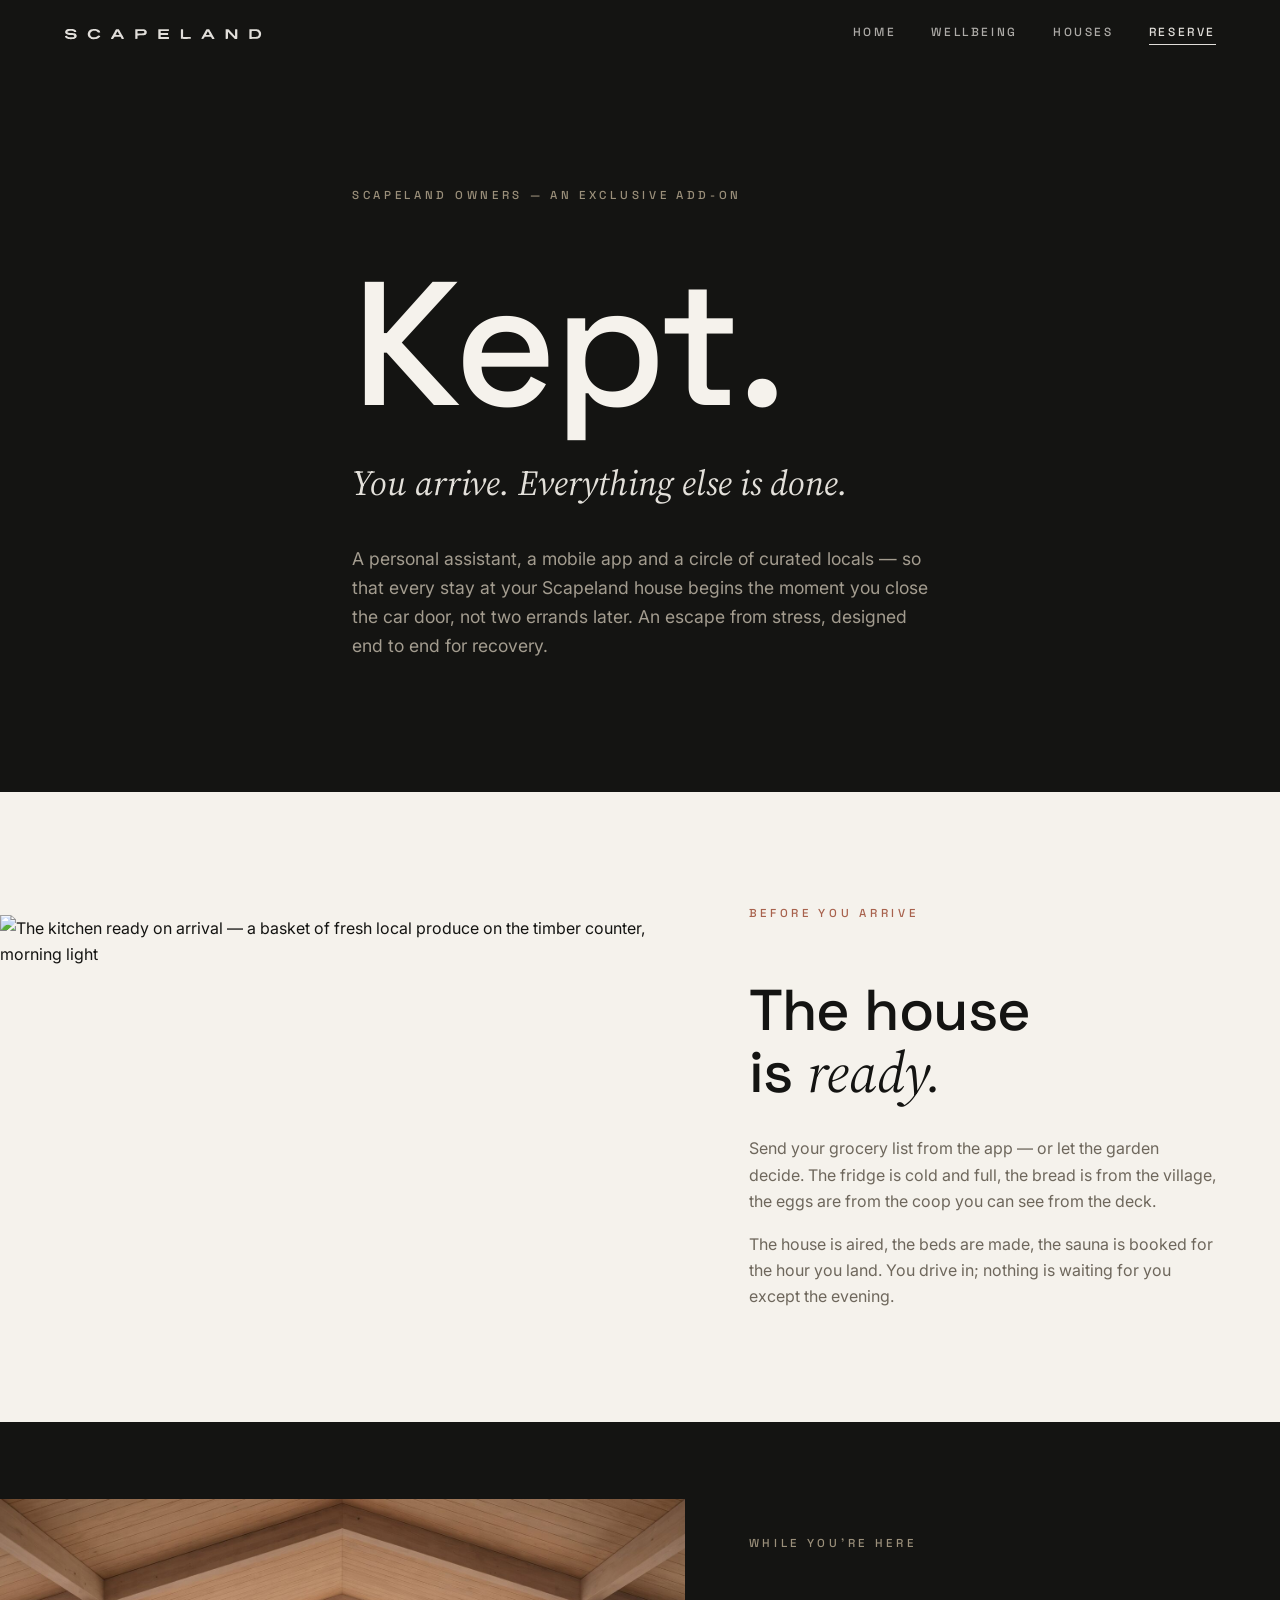
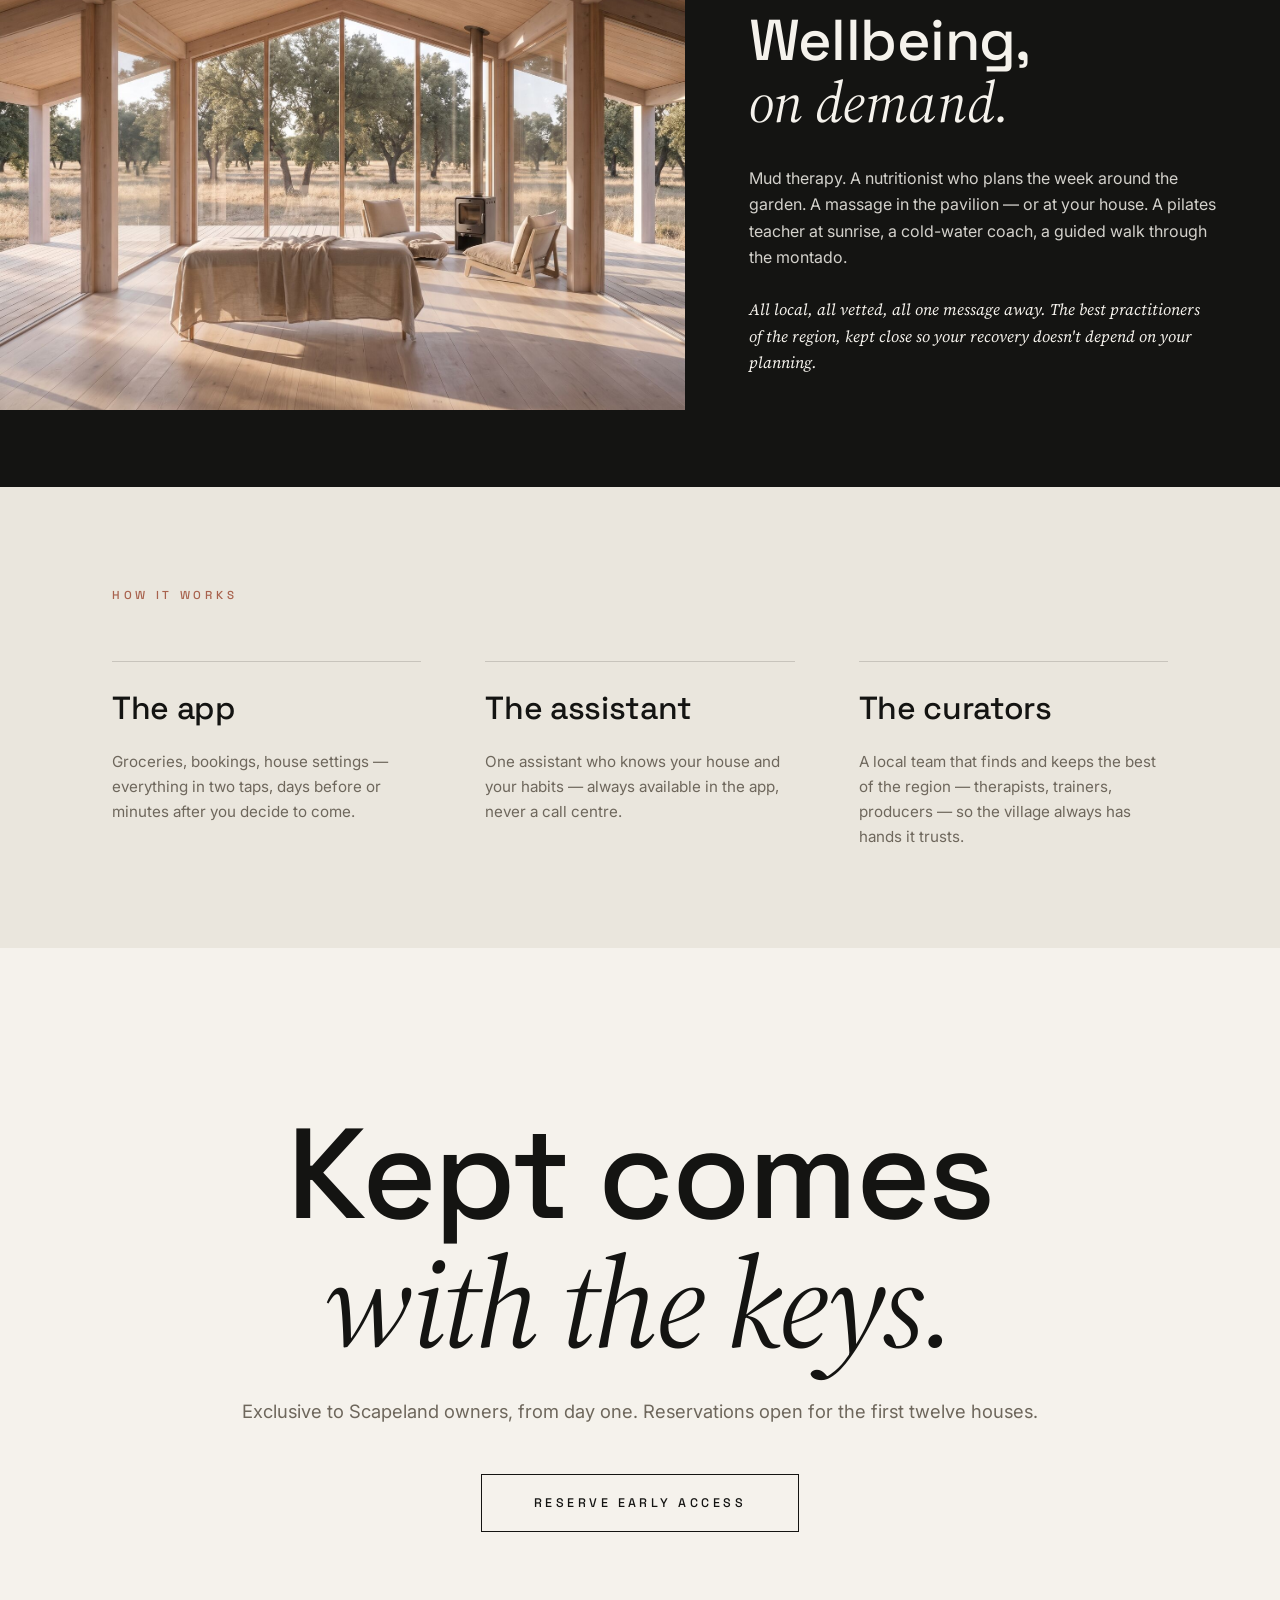
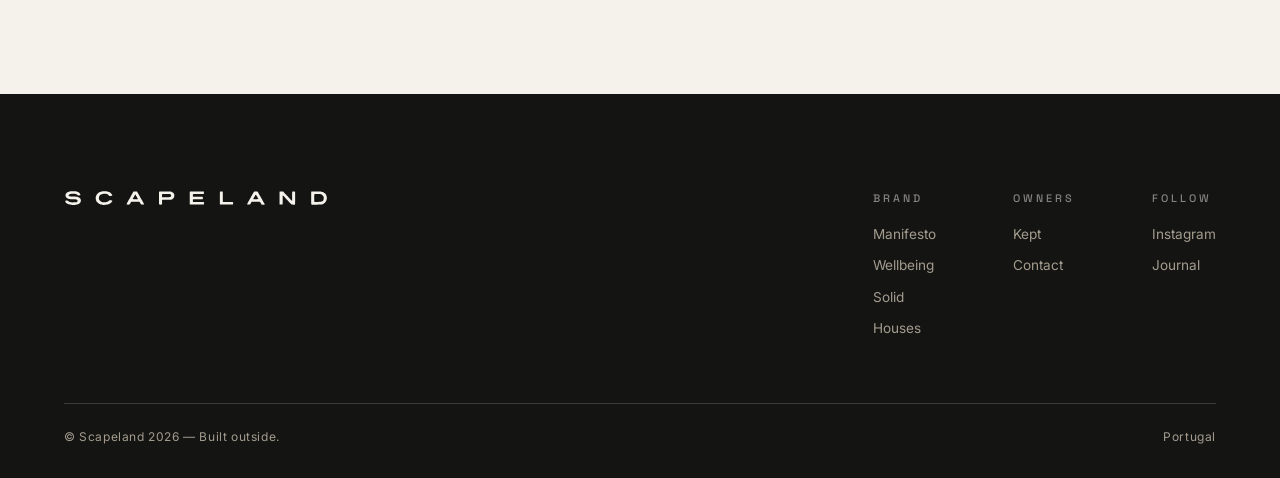
==== kept.html @ 59c9ed9b "Add Kept — the owner's service page Standalone page for the exclusive owner add-on: groceries stocke" ====
<!DOCTYPE html>
<html lang="en">
<head>
<meta charset="utf-8">
<meta name="viewport" content="width=device-width, initial-scale=1, viewport-fit=cover">
<title>Kept — the Scapeland owner's service</title>
<meta name="description" content="Kept is the Scapeland owner's service: groceries stocked before you arrive, local wellbeing on demand, one assistant and an app. You arrive. Everything else is done.">
<meta property="og:title" content="Kept — the Scapeland owner's service">
<meta property="og:description" content="You arrive. Everything else is done. Exclusive to Scapeland owners.">
<meta property="og:image" content="assets/img/kept-arrival.jpg">
<meta property="og:type" content="website">
<link rel="icon" href="data:image/svg+xml,%3Csvg xmlns='http://www.w3.org/2000/svg' viewBox='0 0 64 64'%3E%3Crect width='64' height='64' fill='%23141412'/%3E%3Ctext x='32' y='44' font-family='Arial,sans-serif' font-size='36' font-weight='600' fill='%23F5F2EC' text-anchor='middle'%3ES%3C/text%3E%3C/svg%3E">
<link rel="preconnect" href="https://fonts.googleapis.com">
<link rel="preconnect" href="https://fonts.gstatic.com" crossorigin>
<link rel="stylesheet" href="https://fonts.googleapis.com/css2?family=Space+Grotesk:wght@400;500;700&family=Inter:wght@400;500&family=Source+Serif+4:ital,opsz,wght@1,8..60,400&display=swap">
<link rel="stylesheet" href="assets/css/style.css">
</head>
<body class="kept">

<svg width="0" height="0" style="position:absolute" aria-hidden="true"><defs><symbol id="scapeland-wordmark" viewBox="0 0 4088 248"><path fill="currentColor" fill-rule="evenodd" d="M127.4 231.0C121.8 230.6 115.1 229.8 112.4 229.1C109.7 228.5 100.1 226.9 91.0 225.5C81.9 224.0 73.5 222.2 72.3 221.5C71.1 220.7 66.6 218.8 62.3 217.4C58.0 216.0 53.8 214.3 53.0 213.6C52.2 212.9 49.2 211.1 46.5 209.5C36.6 204.0 23.2 189.1 21.1 181.4C17.7 169.2 20.4 165.8 34.7 164.2C40.3 163.5 46.0 162.5 47.4 161.9C52.3 159.6 57.6 162.2 66.0 171.0C82.8 188.6 99.6 192.8 150.1 191.7C180.5 191.1 188.0 190.0 198.5 184.4C207.6 179.7 208.0 179.3 210.3 174.1C214.1 165.5 209.3 153.7 200.8 150.7C184.4 144.8 179.1 144.1 140.2 143.0C104.3 142.0 90.9 140.8 81.6 138.0C78.3 137.0 71.7 135.2 67.0 134.0C62.3 132.9 57.4 131.1 56.0 130.1C54.6 129.1 51.9 127.5 50.0 126.5C46.0 124.5 44.1 122.9 35.9 114.5C32.7 111.2 29.5 106.9 28.9 105.0C28.2 103.1 26.6 99.3 25.4 96.5C22.6 90.7 22.2 78.9 24.4 73.0C25.7 69.7 26.9 66.6 29.3 59.6C30.7 55.8 37.8 47.5 44.3 42.2C54.3 34.1 72.9 26.2 89.5 23.1C92.2 22.6 98.3 21.4 103.0 20.5C114.4 18.2 166.6 18.8 177.0 21.3C180.6 22.2 188.6 23.8 194.8 24.9C201.2 26.0 207.6 27.8 209.6 28.9C211.5 30.1 213.7 31.0 214.3 31.0C216.8 31.0 230.6 38.3 235.8 42.3C248.1 51.7 256.8 70.7 252.6 78.9C250.3 83.3 246.9 84.2 230.3 84.7C212.9 85.2 214.1 85.6 207.7 75.5C197.5 59.7 154.3 53.4 101.5 60.1C88.7 61.8 72.2 71.9 71.9 78.3C71.5 86.1 72.6 88.6 78.4 92.9C85.9 98.5 92.8 99.8 119.4 101.0C131.5 101.5 147.6 102.2 155.0 102.6C175.6 103.5 209.3 106.8 216.8 108.7C235.4 113.4 257.1 133.6 260.8 149.8C262.7 158.1 262.3 172.7 260.1 179.6C256.6 190.7 245.7 206.0 239.5 208.5C237.8 209.3 235.6 210.8 234.6 211.9C233.6 213.0 229.3 215.3 225.1 217.0C220.9 218.8 216.6 220.8 215.5 221.5C213.5 222.7 202.9 225.1 185.0 228.5C166.8 231.9 150.0 232.6 127.4 231.0ZM609.5 231.0C591.3 228.9 564.6 223.1 559.5 220.0C557.9 219.1 554.1 217.5 551.3 216.5C542.3 213.6 526.2 202.1 516.1 191.3C511.1 186.0 507.0 181.2 507.0 180.6C507.0 180.1 505.2 176.7 503.1 173.1C500.9 169.5 498.4 163.6 497.5 160.0C496.6 156.4 494.8 150.8 493.7 147.5C490.7 139.4 490.6 111.3 493.4 104.0C494.4 101.5 496.2 96.1 497.4 92.0C501.0 79.7 509.9 66.0 522.1 54.0C527.5 48.7 535.5 42.0 536.5 42.0C536.9 42.0 540.4 40.0 544.4 37.6C548.3 35.2 552.6 32.9 554.0 32.5C555.4 32.2 559.1 30.7 562.3 29.4C569.5 26.2 597.8 21.2 616.1 19.9C647.7 17.5 687.7 24.6 707.0 36.0C718.9 43.0 722.5 45.7 729.2 52.4C733.6 56.8 737.8 61.7 738.7 63.3C739.5 64.9 741.7 68.3 743.5 70.9C747.1 75.8 748.7 82.1 747.6 86.5C746.5 90.7 742.1 91.9 723.8 92.6C702.7 93.5 700.7 93.1 697.6 87.7C693.2 80.3 680.3 69.2 673.3 67.0C671.2 66.3 667.7 64.9 665.5 63.9C658.4 60.8 653.8 60.0 638.0 59.4C608.6 58.2 596.8 60.3 574.2 70.6C551.0 81.2 540.2 101.5 541.1 132.3C541.5 143.5 541.5 143.6 546.3 153.0C555.4 170.8 574.6 185.3 593.9 189.0C610.5 192.1 650.0 191.0 662.0 187.1C680.5 180.9 683.0 179.4 695.2 166.7L703.8 157.6L709.8 157.2C713.6 156.9 719.1 157.5 725.1 158.8C730.3 160.0 736.6 161.2 739.2 161.5C744.3 162.2 749.0 166.3 749.0 170.1C749.0 174.7 744.0 181.6 732.0 193.7C719.6 206.1 711.6 211.5 696.5 217.5C692.6 219.0 689.0 220.7 688.4 221.2C686.9 222.4 678.2 224.5 669.0 226.0C664.9 226.7 657.9 228.0 653.5 229.0C644.0 231.2 620.9 232.2 609.5 231.0ZM977.0 226.2C969.6 225.4 967.9 219.7 972.9 211.8C974.5 209.3 976.1 206.2 976.5 204.9C976.9 203.6 978.7 200.0 980.5 197.0C982.3 194.0 984.5 189.7 985.4 187.5C986.4 185.3 988.0 182.6 989.0 181.5C990.1 180.4 991.6 177.4 992.5 175.0C993.4 172.5 995.3 168.9 996.9 167.0C998.4 165.1 1000.1 162.1 1000.7 160.4C1001.3 158.7 1003.2 155.4 1004.9 153.0C1006.5 150.7 1008.4 147.2 1009.1 145.2C1009.8 143.2 1011.3 140.3 1012.6 138.8C1013.8 137.3 1016.0 133.4 1017.5 130.3C1019.0 127.1 1020.9 123.8 1021.6 122.9C1022.4 122.0 1024.4 118.4 1026.1 114.9C1027.8 111.4 1029.6 108.3 1030.0 108.0C1030.4 107.7 1032.2 104.6 1033.9 101.0C1035.7 97.4 1039.2 90.6 1041.8 85.8C1044.4 81.0 1048.2 73.8 1050.4 69.8C1052.5 65.9 1055.0 61.5 1056.0 60.1C1058.9 55.8 1067.7 40.6 1068.3 38.7C1070.0 34.1 1077.3 26.0 1080.9 25.0C1086.0 23.6 1128.2 23.7 1131.4 25.1C1132.8 25.8 1134.6 27.7 1135.4 29.4C1136.2 31.2 1137.8 33.4 1138.8 34.4C1139.9 35.3 1141.6 38.2 1142.6 40.8C1143.5 43.4 1145.8 47.6 1147.6 50.3C1149.4 52.9 1151.2 56.0 1151.6 57.3C1152.0 58.5 1153.8 61.7 1155.6 64.3C1157.5 67.0 1159.0 70.0 1159.0 70.9C1159.0 71.8 1160.5 74.8 1162.3 77.5C1164.2 80.3 1166.2 84.2 1166.9 86.2C1167.6 88.2 1169.6 91.8 1171.5 94.2C1173.4 96.6 1175.2 99.8 1175.6 101.5C1176.0 103.1 1177.8 106.2 1179.6 108.4C1181.4 110.5 1183.2 113.5 1183.5 115.1C1183.9 116.7 1185.8 120.4 1187.7 123.3C1189.6 126.1 1191.9 129.8 1192.7 131.5C1193.6 133.2 1195.5 136.1 1197.0 138.0C1198.5 139.9 1200.1 142.6 1200.5 144.0C1200.9 145.4 1202.5 148.3 1204.0 150.5C1205.5 152.7 1208.7 158.1 1211.0 162.5C1213.4 166.9 1216.6 172.8 1218.1 175.5C1219.6 178.2 1222.9 184.3 1225.3 189.0C1227.7 193.7 1231.1 199.7 1232.8 202.4C1234.6 205.2 1236.0 207.7 1236.0 208.2C1236.0 208.6 1237.1 210.6 1238.5 212.6C1241.8 217.4 1241.8 222.4 1238.6 224.5C1235.4 226.6 1200.1 227.2 1195.4 225.2C1192.2 223.8 1188.7 218.7 1182.5 206.5C1180.6 202.7 1178.0 197.7 1176.7 195.4C1175.5 193.2 1173.9 189.9 1173.1 188.1C1170.2 181.1 1171.0 181.2 1105.1 181.7C1057.6 182.2 1046.0 182.5 1043.7 183.7C1041.0 185.0 1035.0 192.4 1035.0 194.3C1035.0 194.8 1033.5 197.3 1031.6 199.9C1029.8 202.4 1027.8 206.1 1027.1 208.0C1026.5 209.9 1024.7 212.8 1023.0 214.3C1021.4 215.9 1020.0 217.7 1020.0 218.4C1020.0 220.0 1016.3 223.3 1012.3 225.4C1009.3 226.9 988.7 227.4 977.0 226.2ZM1480.0 225.8C1478.6 225.3 1476.5 223.9 1475.3 222.8L1473.0 220.7L1473.0 125.3L1473.0 29.9L1475.7 27.4C1477.1 26.1 1479.4 24.7 1480.6 24.4C1481.9 24.1 1520.6 24.0 1566.7 24.3C1656.9 24.8 1659.1 25.0 1669.5 30.2C1672.2 31.5 1676.1 33.3 1678.0 34.0C1681.3 35.3 1689.9 41.3 1692.8 44.2C1698.0 49.6 1701.5 55.0 1705.5 63.6L1710.1 73.5L1709.8 88.5C1709.5 101.5 1709.2 104.0 1707.4 107.0C1706.3 108.9 1704.4 113.3 1703.1 116.8C1701.6 120.7 1699.7 123.8 1698.0 125.0C1696.5 126.1 1694.7 128.3 1694.0 129.9C1693.3 131.6 1692.0 133.2 1690.9 133.5C1689.9 133.8 1686.9 135.9 1684.3 138.1C1681.7 140.2 1678.0 142.5 1676.0 143.1C1674.1 143.7 1670.9 145.1 1669.0 146.3C1662.3 150.1 1654.1 151.0 1612.0 152.0C1589.7 152.5 1560.8 152.9 1547.8 152.9C1534.7 152.9 1523.5 153.2 1522.9 153.6C1519.8 155.5 1519.4 160.4 1519.9 188.5C1520.6 220.8 1520.4 222.1 1515.2 224.6C1511.0 226.6 1484.5 227.5 1480.0 225.8ZM1955.2 226.2C1953.9 226.0 1952.0 224.5 1950.9 222.7C1949.1 219.6 1949.0 216.7 1949.0 124.3L1949.0 29.2L1952.1 26.6C1954.0 25.0 1956.4 24.0 1958.3 24.0C2044.3 23.6 2161.4 24.2 2163.9 25.1C2168.5 26.7 2169.0 28.5 2169.0 42.5C2169.0 55.9 2168.0 59.9 2163.9 62.0C2162.5 62.8 2137.7 63.3 2082.8 63.5C2039.3 63.8 2003.0 64.2 2002.0 64.5C1999.0 65.5 1998.2 69.2 1997.7 83.8C1997.2 97.5 1997.3 98.2 1999.4 100.7C2000.9 102.4 2002.6 103.3 2004.6 103.2C2006.2 103.2 2015.6 103.1 2025.5 103.0C2035.4 102.9 2066.4 103.1 2094.4 103.6L2145.4 104.3L2148.9 107.5L2152.4 110.7L2152.1 123.6C2152.0 130.6 2151.4 137.2 2150.9 138.2C2148.5 142.7 2148.5 142.7 2073.3 143.2C2020.3 143.6 2001.7 144.0 2000.6 144.9C1998.4 146.7 1997.7 152.3 1997.9 166.9C1998.2 181.1 1998.8 184.2 2001.7 185.6C2002.7 186.1 2038.4 186.5 2082.0 186.5C2179.2 186.5 2170.9 184.6 2171.1 206.4C2171.3 219.9 2169.8 224.4 2164.7 225.5C2162.2 226.0 1958.8 226.7 1955.2 226.2ZM2478.3 226.0C2420.6 225.5 2420.0 225.5 2417.9 223.4L2415.8 221.3L2415.9 126.7C2416.0 64.6 2416.4 31.0 2417.1 29.1C2418.6 24.8 2422.2 24.0 2439.2 24.0C2455.6 24.0 2459.3 24.9 2461.1 29.7C2461.7 31.4 2462.0 51.8 2461.8 85.9C2461.3 183.8 2461.2 181.2 2465.1 184.9C2467.2 186.8 2469.1 186.9 2527.9 186.9C2561.2 186.9 2593.7 186.6 2600.0 186.1C2619.3 184.6 2622.0 187.2 2621.6 207.6C2621.3 221.8 2621.1 222.4 2617.2 224.4C2613.7 226.1 2559.7 226.8 2478.3 226.0ZM2840.2 224.5C2837.0 221.7 2837.6 217.5 2842.6 210.0C2844.5 207.0 2849.2 198.7 2852.8 191.7C2856.5 184.7 2861.2 175.9 2863.2 172.2C2865.3 168.5 2868.4 162.6 2870.1 159.0C2871.9 155.4 2874.3 151.2 2875.4 149.5C2876.5 147.9 2878.7 143.9 2880.2 140.7C2881.8 137.4 2883.8 133.6 2884.8 132.1C2885.8 130.7 2887.3 127.9 2888.0 126.0C2888.7 124.1 2890.6 120.8 2892.2 118.8C2893.8 116.8 2895.6 113.6 2896.2 111.8C2896.8 110.0 2898.3 107.2 2899.6 105.5C2900.8 103.8 2903.0 100.0 2904.5 97.0C2906.0 94.0 2908.3 90.2 2909.6 88.7C2910.9 87.2 2912.4 84.1 2913.0 81.9C2913.6 79.8 2915.4 76.5 2916.9 74.7C2918.4 73.0 2920.3 69.8 2920.9 67.7C2921.6 65.6 2923.3 62.6 2924.6 61.1C2925.9 59.5 2928.1 55.7 2929.4 52.7C2930.8 49.7 2932.5 47.0 2933.3 46.7C2934.1 46.4 2935.6 44.0 2936.6 41.3C2937.6 38.7 2939.7 34.9 2941.4 32.8C2943.1 30.8 2945.2 28.1 2946.1 26.8L2947.8 24.5L2972.2 24.5C2999.4 24.6 3002.5 25.3 3004.9 32.0C3005.4 33.7 3007.4 37.4 3009.3 40.3C3011.2 43.1 3013.1 46.6 3013.5 48.0C3013.9 49.4 3015.6 52.4 3017.2 54.8C3018.8 57.1 3020.9 60.7 3021.8 62.8C3022.7 64.8 3024.7 68.1 3026.2 70.1C3027.7 72.0 3029.7 75.4 3030.6 77.6C3031.5 79.7 3033.0 82.4 3034.0 83.5C3035.1 84.6 3036.6 87.3 3037.5 89.5C3038.4 91.7 3040.6 95.8 3042.4 98.5C3047.7 106.5 3052.6 115.2 3054.7 120.0C3055.8 122.5 3057.7 125.3 3058.8 126.4C3060.0 127.4 3061.6 130.4 3062.5 133.0C3063.4 135.6 3065.2 138.8 3066.5 140.0C3067.9 141.3 3069.9 144.7 3071.0 147.6C3072.1 150.6 3074.3 154.8 3076.0 157.1C3077.6 159.4 3079.0 162.1 3079.0 163.0C3079.0 164.0 3080.8 167.2 3083.0 170.1C3085.2 173.1 3087.0 176.0 3087.0 176.6C3087.0 177.2 3087.9 178.9 3089.1 180.4C3091.1 183.0 3093.2 186.5 3102.9 203.7C3105.3 208.0 3107.8 212.2 3108.5 213.0C3111.8 217.1 3112.2 221.3 3109.5 224.0C3107.0 226.5 3106.8 226.5 3087.7 226.8C3066.4 227.1 3063.8 226.7 3061.2 221.9C3060.3 220.2 3058.0 216.9 3056.3 214.7C3054.5 212.4 3052.8 209.3 3052.5 207.8C3052.1 206.3 3051.2 204.5 3050.3 203.8C3049.4 203.1 3047.0 198.9 3045.0 194.4C3042.1 188.1 3040.4 185.8 3037.6 184.1L3033.9 181.8L2982.7 182.0C2926.8 182.2 2913.1 182.5 2910.3 183.4C2908.4 184.1 2902.2 193.1 2898.2 200.9C2896.9 203.4 2895.0 206.4 2894.0 207.5C2893.0 208.6 2891.3 211.4 2890.1 213.7C2884.8 224.3 2881.0 225.9 2859.9 226.3C2843.5 226.7 2842.6 226.6 2840.2 224.5ZM3528.5 225.1C3526.2 223.9 3520.8 219.1 3515.5 213.4C3506.2 203.3 3498.2 194.8 3491.8 188.2C3481.1 177.2 3468.4 163.9 3461.2 156.1C3439.2 132.2 3420.9 112.6 3411.1 102.2C3405.3 96.0 3399.9 89.8 3399.2 88.5C3397.0 84.2 3390.1 82.6 3390.0 86.3C3389.9 87.0 3389.9 115.0 3389.9 148.5C3390.0 222.3 3390.0 221.4 3384.9 224.1C3380.6 226.3 3349.7 227.0 3345.9 225.0C3340.9 222.2 3341.0 225.2 3341.0 123.1L3341.0 28.0L3343.7 26.3C3346.1 24.7 3349.2 24.5 3371.5 24.5C3400.0 24.5 3399.2 24.3 3406.6 33.0C3412.2 39.6 3431.4 60.5 3450.5 80.6C3454.3 84.6 3459.6 90.3 3462.3 93.2C3464.9 96.1 3470.0 101.7 3473.6 105.5C3477.2 109.3 3481.5 114.4 3483.1 116.8C3484.8 119.1 3486.4 121.0 3486.9 121.0C3487.3 121.0 3490.5 124.4 3494.1 128.5C3497.6 132.7 3504.9 140.7 3510.4 146.3C3515.8 151.9 3521.8 158.4 3523.7 160.6C3529.6 167.9 3538.1 167.3 3536.6 159.7C3535.5 154.2 3535.9 30.1 3537.0 28.1C3538.6 25.0 3544.2 24.0 3559.8 24.0C3575.0 24.0 3579.9 25.1 3581.9 28.8C3582.7 30.3 3583.0 59.9 3583.0 126.4C3583.0 213.9 3582.9 222.0 3581.3 223.5C3578.3 226.6 3574.9 227.0 3553.7 227.0C3535.0 227.0 3532.0 226.7 3528.5 225.1ZM3835.8 224.8C3830.9 221.9 3831.1 226.6 3831.3 120.6L3831.5 28.8L3833.8 26.9C3835.1 25.9 3837.6 24.8 3839.4 24.4C3845.1 23.4 3979.9 24.7 3987.0 25.9C3995.9 27.4 4007.3 30.1 4008.5 31.0C4009.1 31.5 4012.1 32.5 4015.4 33.3C4018.6 34.2 4022.2 35.7 4023.4 36.8C4024.5 37.9 4027.3 39.7 4029.5 40.8C4031.7 41.9 4034.7 43.9 4036.2 45.1C4037.7 46.4 4041.0 49.1 4043.5 51.0C4048.9 55.1 4057.3 65.3 4059.4 70.5C4060.3 72.5 4061.9 75.3 4063.0 76.7C4064.1 78.1 4065.7 81.8 4066.6 84.9C4067.5 88.0 4069.5 94.4 4071.1 99.1C4075.2 111.3 4075.4 135.0 4071.6 146.3C4070.2 150.3 4068.4 156.3 4067.6 159.6C4066.7 163.0 4064.4 168.4 4062.5 171.6C4060.6 174.8 4059.0 177.9 4059.0 178.6C4059.0 180.2 4042.3 199.1 4039.1 201.1C4037.7 202.0 4035.9 203.5 4035.1 204.4C4034.3 205.4 4031.8 207.1 4029.6 208.2C4027.4 209.3 4024.4 211.1 4023.0 212.2C4019.5 214.7 3995.2 222.8 3987.0 224.1C3979.9 225.2 3912.4 226.8 3867.5 226.9C3840.7 227.0 3839.3 226.9 3835.8 224.8ZM3936.0 185.4C3981.0 184.7 3991.9 183.1 4002.4 175.9C4010.3 170.5 4014.8 166.2 4016.7 162.5C4017.5 160.8 4019.3 158.3 4020.7 156.9C4025.3 152.0 4027.6 127.8 4025.1 109.3C4023.4 96.3 4013.1 81.2 4002.1 75.6C3999.6 74.3 3995.2 72.1 3992.5 70.7C3981.4 64.9 3961.7 62.8 3923.0 63.2C3906.8 63.3 3892.9 63.1 3892.2 62.6C3890.5 61.6 3882.6 65.3 3880.6 68.2C3878.4 71.3 3878.2 178.0 3880.4 181.9C3882.7 186.0 3885.8 187.1 3893.0 186.5C3896.6 186.2 3915.9 185.7 3936.0 185.4ZM1143.0 142.5C1146.7 140.6 1146.8 138.7 1143.5 134.8C1142.1 133.2 1141.0 131.0 1141.0 129.9C1141.0 128.9 1139.4 126.2 1137.4 124.1C1135.5 121.9 1133.4 118.4 1132.8 116.3C1132.3 114.2 1130.6 111.2 1129.0 109.5C1127.5 107.8 1125.5 104.2 1124.6 101.4C1123.7 98.5 1122.1 95.5 1121.1 94.5C1120.0 93.6 1118.2 90.6 1117.0 87.8C1115.0 83.0 1107.7 71.5 1106.1 70.6C1104.4 69.5 1097.9 78.0 1093.3 87.5C1092.0 90.2 1088.7 96.3 1086.0 101.0C1083.3 105.7 1079.7 112.4 1078.0 116.0C1076.3 119.6 1073.9 123.6 1072.6 125.0C1071.4 126.4 1069.1 129.9 1067.6 132.9L1064.9 138.4L1067.0 140.4C1069.0 142.4 1070.4 142.5 1100.3 143.0C1117.4 143.3 1133.4 143.7 1135.8 143.8C1138.2 143.9 1141.4 143.3 1143.0 142.5ZM3011.1 141.4C3012.2 140.5 3013.0 139.2 3013.0 138.6C3013.0 137.0 3009.4 130.2 3007.6 128.1C3006.8 127.2 3005.3 124.7 3004.4 122.5C3003.5 120.3 3001.5 116.7 3000.0 114.5C2998.5 112.3 2996.2 108.2 2994.8 105.5C2986.1 88.1 2977.0 73.3 2974.3 72.3C2972.1 71.4 2967.1 76.8 2964.3 83.0C2963.0 86.0 2960.6 90.5 2959.1 93.0C2957.5 95.5 2955.9 98.6 2955.5 100.0C2955.1 101.4 2953.4 104.3 2951.7 106.4C2950.0 108.5 2948.1 112.1 2947.3 114.2C2946.6 116.4 2944.6 119.8 2943.0 121.8C2941.4 123.9 2939.4 127.3 2938.4 129.5C2937.5 131.7 2935.9 134.5 2934.8 135.7C2933.1 137.6 2932.9 138.2 2934.0 139.5C2936.2 142.2 2940.4 142.5 2975.2 142.8C3006.1 143.1 3009.4 142.9 3011.1 141.4ZM1609.5 112.5C1637.1 112.2 1639.9 112.0 1644.8 110.0C1655.9 105.7 1661.0 98.9 1661.0 88.7C1661.0 81.8 1660.0 79.0 1655.3 73.4C1647.4 63.7 1647.7 63.8 1580.9 63.3L1524.2 62.9L1522.1 65.8C1520.2 68.5 1520.0 70.4 1519.7 87.1C1519.1 116.2 1516.8 114.4 1552.0 113.5C1567.1 113.2 1593.0 112.7 1609.5 112.5Z"/></symbol></defs></svg>

<!-- ———— NAV ———— -->
<nav class="nav">
  <a class="nav__mark" href="/" aria-label="Scapeland"><svg viewBox="0 0 4088 248" aria-hidden="true" focusable="false"><use href="#scapeland-wordmark"></use></svg></a>
  <div class="nav__links">
    <a href="/">Home</a>
    <a href="/#wellbeing">Wellbeing</a>
    <a href="/#houses">Houses</a>
    <a href="/#close" class="nav__cta">Reserve</a>
  </div>
</nav>

<!-- ———— HERO ———— -->
<header class="kept-hero">
  <div class="measure">
    <p class="eyebrow eyebrow--paper reveal">Scapeland Owners — an exclusive add-on</p>
    <h1 class="kept-hero__title reveal">Kept.</h1>
    <p class="kept-hero__line reveal">You arrive. <em>Everything else is done.</em></p>
    <p class="kept-hero__sub reveal">
      A personal assistant, a mobile app and a circle of curated locals —
      so that every stay at your Scapeland house begins the moment you
      close the car door, not two errands later. An escape from stress,
      designed end to end for recovery.
    </p>
  </div>
</header>

<main>

<!-- ———— BEFORE ———— -->
<section class="kept-split">
  <figure class="kept-split__media reveal">
    <img src="assets/img/kept-arrival.jpg" alt="The kitchen ready on arrival — a basket of fresh local produce on the timber counter, morning light" loading="lazy">
  </figure>
  <div class="kept-split__text">
    <p class="eyebrow reveal">Before you arrive</p>
    <h2 class="kept-split__head reveal">The house is <em>ready.</em></h2>
    <div class="kept-split__copy reveal">
      <p>Send your grocery list from the app — or let the garden decide. The fridge is cold and full, the bread is from the village, the eggs are from the coop you can see from the deck.</p>
      <p>The house is aired, the beds are made, the sauna is booked for the hour you land. You drive in; nothing is waiting for you except the evening.</p>
    </div>
  </div>
</section>

<!-- ———— DURING ———— -->
<section class="inhabit">
  <figure class="inhabit__media reveal">
    <img src="assets/img/well-relax.jpg" alt="The massage room in the wellness pavilion, glass to the holm oaks" loading="lazy">
  </figure>
  <div class="inhabit__text">
    <p class="eyebrow eyebrow--paper reveal">While you're here</p>
    <h2 class="inhabit__head reveal">Wellbeing, <em>on demand.</em></h2>
    <div class="inhabit__copy reveal">
      <p>Mud therapy. A nutritionist who plans the week around the garden. A massage in the pavilion — or at your house. A pilates teacher at sunrise, a cold-water coach, a guided walk through the montado.</p>
      <p>All local, all vetted, all one message away. The best practitioners of the region, kept close so your recovery doesn't depend on your planning.</p>
    </div>
  </div>
</section>

<!-- ———— HOW ———— -->
<section class="kept-how">
  <div class="measure">
    <p class="eyebrow reveal">How it works</p>
    <div class="kept-how__grid">
      <div class="kept-how__item reveal">
        <h3 class="kept-how__name">The app</h3>
        <p class="kept-how__desc">Groceries, bookings, house settings — everything in two taps, days before or minutes after you decide to come.</p>
      </div>
      <div class="kept-how__item reveal">
        <h3 class="kept-how__name">The assistant</h3>
        <p class="kept-how__desc">One assistant who knows your house and your habits — always available in the app, never a call centre.</p>
      </div>
      <div class="kept-how__item reveal">
        <h3 class="kept-how__name">The curators</h3>
        <p class="kept-how__desc">A local team that finds and keeps the best of the region — therapists, trainers, producers — so the village always has hands it trusts.</p>
      </div>
    </div>
  </div>
</section>

<!-- ———— CLOSE ———— -->
<section class="close">
  <div class="close__inner measure">
    <h2 class="close__manifesto reveal">Kept comes <em>with the keys.</em></h2>
    <p class="close__sub reveal">Exclusive to Scapeland owners, from day one. Reservations open for the first twelve houses.</p>
    <a href="/#close" class="close__cta reveal">Reserve early access</a>
  </div>
</section>

</main>

<!-- ———— FOOTER ———— -->
<footer class="footer">
  <div class="footer__row">
    <p class="footer__mark" aria-label="Scapeland"><svg viewBox="0 0 4088 248" aria-hidden="true" focusable="false"><use href="#scapeland-wordmark"></use></svg></p>
    <div class="footer__cols">
      <div class="footer__col">
        <span class="footer__head">Brand</span>
        <a href="/#argument">Manifesto</a>
        <a href="/#wellbeing">Wellbeing</a>
        <a href="/#solid">Solid</a>
        <a href="/#houses">Houses</a>
      </div>
      <div class="footer__col">
        <span class="footer__head">Owners</span>
        <a href="/kept">Kept</a>
        <a href="mailto:hello@scapeland.com">Contact</a>
      </div>
      <div class="footer__col">
        <span class="footer__head">Follow</span>
        <a href="#">Instagram</a>
        <a href="#">Journal</a>
      </div>
    </div>
  </div>
  <div class="footer__legal">
    <span>© Scapeland 2026 — Built outside.</span>
    <span>Portugal</span>
  </div>
</footer>

<script src="assets/js/main.js"></script>
</body>
</html>
---- assets/css/style.css ----
/* ————————————————————————————————————————————————
   Scapeland — institutional site
   Palette:  ink #141412 · paper #F5F2EC · terra #A8624D
   Type:     Space Grotesk (display) · Inter (body) · Source Serif 4 (editorial)
   ———————————————————————————————————————————————— */

:root {
  --ink: #141412;
  --ink-soft: #1d1c19;
  --paper: #F5F2EC;
  --paper-dim: #EAE6DD;
  --terra: #A8624D;
  --stone: #9A8F7A;
  --grey-on-paper: #6E675C;
  --grey-on-ink: #A39C8F;
  --line-on-paper: rgba(20, 20, 18, 0.16);
  --line-on-ink: rgba(245, 242, 236, 0.18);
  --display: "Space Grotesk", "Arial Narrow", Arial, sans-serif;
  --body: "Inter", "Helvetica Neue", Arial, sans-serif;
  --serif: "Source Serif 4", Georgia, "Times New Roman", serif;
  --pad: clamp(1.25rem, 5vw, 4.5rem);
}

* { margin: 0; padding: 0; box-sizing: border-box; }

html { scroll-behavior: smooth; }

body {
  background: var(--paper);
  color: var(--ink);
  font-family: var(--body);
  font-size: 1rem;
  line-height: 1.65;
  -webkit-font-smoothing: antialiased;
  overflow-x: hidden;
}

img, video { max-width: 100%; display: block; }

::selection { background: var(--terra); color: var(--paper); }

a { color: inherit; }

.measure {
  max-width: 74rem;
  margin-inline: auto;
  padding-inline: var(--pad);
}

em { font-family: var(--serif); font-style: italic; font-weight: 400; }

/* ————— eyebrow ————— */
.eyebrow {
  font-family: var(--display);
  font-size: 0.72rem;
  font-weight: 500;
  letter-spacing: 0.32em;
  text-transform: uppercase;
  color: var(--terra);
  margin-bottom: clamp(2rem, 5vw, 3.5rem);
}
.eyebrow--paper { color: var(--stone); }

/* ————— reveal on scroll ————— */
.reveal {
  opacity: 0;
  transform: translateY(1.6rem);
  transition: opacity 0.9s cubic-bezier(0.22, 1, 0.36, 1),
              transform 0.9s cubic-bezier(0.22, 1, 0.36, 1);
}
.reveal.is-in { opacity: 1; transform: none; }

@media (prefers-reduced-motion: reduce) {
  html { scroll-behavior: auto; }
  .reveal { opacity: 1; transform: none; transition: none; }
  .hero__title, .hero__eyebrow, .hero__sub, .hero__scroll { animation: none !important; }
}

/* ————— nav ————— */
.nav {
  position: fixed;
  inset: 0 0 auto 0;
  z-index: 50;
  display: flex;
  align-items: center;
  justify-content: space-between;
  padding: 1.4rem var(--pad);
  mix-blend-mode: difference;
  color: #F5F2EC;
}
.nav a { text-decoration: none; }
.nav__mark { display: block; }
.nav__mark svg { height: 12px; width: auto; display: block; }
.nav__links {
  display: flex;
  gap: 2.2rem;
  font-family: var(--display);
  font-size: 0.74rem;
  font-weight: 500;
  letter-spacing: 0.22em;
  text-transform: uppercase;
}
.nav__links a { opacity: 0.75; transition: opacity 0.25s; }
.nav__links a:hover, .nav__links a:focus-visible { opacity: 1; }
.nav__cta { opacity: 1 !important; border-bottom: 1px solid currentColor; padding-bottom: 2px; }
@media (max-width: 40rem) { .nav__links a:not(.nav__cta) { display: none; } }

/* ————— hero ————— */
.hero {
  position: relative;
  min-height: 100vh;
  min-height: 100svh;
  display: grid;
  place-items: end start;
  overflow: hidden;
  background: var(--ink);
  color: var(--paper);
}
.hero__img {
  position: absolute; inset: 0;
  width: 100%; height: 100%;
  object-fit: cover;
}
.hero__veil {
  position: absolute; inset: 0;
  background: linear-gradient(to top, rgba(20,20,18,0.72) 0%, rgba(20,20,18,0.18) 45%, rgba(20,20,18,0.30) 100%);
}
.hero__inner {
  position: relative;
  padding: 0 var(--pad) clamp(3.5rem, 9vh, 6.5rem);
  max-width: 62rem;
}
.hero__eyebrow {
  font-family: var(--display);
  font-size: 0.72rem;
  font-weight: 500;
  letter-spacing: 0.34em;
  text-transform: uppercase;
  color: rgba(245, 242, 236, 0.78);
  margin-bottom: 1.6rem;
  animation: heroIn 1.1s 0.15s cubic-bezier(0.22,1,0.36,1) both;
}
.hero__title {
  font-family: var(--display);
  font-weight: 500;
  font-size: clamp(3rem, 9.5vw, 7.5rem);
  line-height: 1.02;
  letter-spacing: -0.015em;
  text-wrap: balance;
  animation: heroIn 1.1s 0.3s cubic-bezier(0.22,1,0.36,1) both;
}
.hero__title em { font-weight: 400; }
.hero__sub {
  margin-top: 1.8rem;
  max-width: 34rem;
  font-size: clamp(1rem, 1.4vw, 1.15rem);
  color: rgba(245,242,236,0.82);
  animation: heroIn 1.1s 0.5s cubic-bezier(0.22,1,0.36,1) both;
}
.hero__scroll {
  position: absolute;
  right: var(--pad);
  bottom: clamp(3.5rem, 9vh, 6.5rem);
  font-family: var(--display);
  font-size: 0.68rem;
  letter-spacing: 0.3em;
  text-transform: uppercase;
  color: rgba(245,242,236,0.6);
  writing-mode: vertical-rl;
  animation: heroIn 1.1s 0.7s cubic-bezier(0.22,1,0.36,1) both;
}
@keyframes heroIn {
  from { opacity: 0; transform: translateY(1.4rem); }
  to   { opacity: 1; transform: none; }
}

/* ————— 01 argument ————— */
.argument {
  background: var(--paper);
  padding-block: clamp(6rem, 14vh, 11rem);
}
.argument__lines p {
  font-family: var(--display);
  font-weight: 400;
  font-size: clamp(1.5rem, 3.4vw, 2.6rem);
  line-height: 1.25;
  letter-spacing: -0.01em;
  max-width: 46ch;
}
.argument__lines p + p { margin-top: 1.1rem; }
.argument__lines p:nth-child(2) { margin-left: clamp(0rem, 6vw, 5rem); color: var(--grey-on-paper); }
.argument__lines p:nth-child(3) { margin-left: clamp(0rem, 12vw, 10rem); }
.argument__pull {
  margin-top: clamp(3rem, 7vw, 5.5rem);
  margin-left: auto;
  max-width: 38rem;
  font-family: var(--serif);
  font-style: italic;
  font-size: clamp(1.15rem, 1.9vw, 1.45rem);
  line-height: 1.7;
  color: var(--ink-soft);
  border-left: 2px solid var(--terra);
  padding-left: clamp(1.4rem, 3vw, 2.4rem);
}

/* ————— motion ————— */
.motion { background: var(--ink); }
.motion__track { height: 300vh; position: relative; }
.motion__sticky {
  position: sticky; top: 0;
  height: 100svh; overflow: hidden;
}
.motion__video {
  position: absolute; inset: 0;
  width: 100%; height: 100%;
  object-fit: cover;
}
.motion__veil {
  position: absolute; inset: 0;
  background: rgba(20,20,18,0.38);
}
.motion__panel {
  position: absolute; inset: 0;
  display: grid; place-items: center;
  opacity: 0;
  transition: opacity 0.6s ease;
  pointer-events: none;
}
.motion__panel.is-active { opacity: 1; }
.panel__inner {
  max-width: 40rem;
  padding-inline: var(--pad);
  text-align: center;
  color: var(--paper);
}
.panel__eyebrow {
  font-family: var(--display);
  font-size: 0.72rem; font-weight: 500;
  letter-spacing: 0.32em; text-transform: uppercase;
  color: var(--grey-on-ink);
  margin-bottom: 1.4rem;
}
.panel__title {
  font-family: var(--display);
  font-weight: 500;
  font-size: clamp(2rem, 5vw, 3.6rem);
  line-height: 1.08;
  letter-spacing: -0.01em;
  text-wrap: balance;
}
.panel__body {
  margin: 1.6rem auto 0;
  max-width: 32rem;
  color: rgba(245,242,236,0.85);
}

/* ————— 02 solid ————— */
.solid {
  background: var(--ink);
  color: var(--paper);
  padding-block: clamp(6rem, 14vh, 11rem) 0;
}
.solid__grid {
  display: grid;
  grid-template-columns: 1fr;
  gap: clamp(2rem, 5vw, 4rem);
}
@media (min-width: 56rem) { .solid__grid { grid-template-columns: 1.1fr 1fr; } }
.solid__title {
  font-family: var(--display);
  font-weight: 500;
  font-size: clamp(4rem, 12vw, 9rem);
  line-height: 0.95;
  letter-spacing: -0.02em;
}
.solid__tag {
  display: block;
  margin-top: 1.2rem;
  font-size: 0.72rem;
  font-weight: 500;
  letter-spacing: 0.3em;
  text-transform: uppercase;
  color: var(--grey-on-ink);
}
.solid__copy { max-width: 34rem; align-self: end; color: rgba(245,242,236,0.85); }
.solid__copy p + p { margin-top: 1rem; }
.solid__copy strong { color: var(--paper); font-weight: 500; }

/* tech list */
.tech {
  list-style: none;
  margin-top: clamp(4rem, 9vw, 7rem);
}
.tech__row {
  display: grid;
  grid-template-columns: 3rem 1fr;
  gap: 0.6rem 1.5rem;
  padding-block: clamp(1.6rem, 3vw, 2.4rem);
  border-top: 1px solid var(--line-on-ink);
}
@media (min-width: 56rem) {
  .tech__row { grid-template-columns: 4rem 16rem 1fr; align-items: baseline; }
}
.tech__num {
  font-family: var(--display);
  font-size: 0.78rem;
  color: var(--terra);
  letter-spacing: 0.1em;
}
.tech__name {
  font-family: var(--display);
  font-weight: 500;
  font-size: clamp(1.6rem, 3.4vw, 2.4rem);
  line-height: 1.05;
  letter-spacing: -0.01em;
}
.tech__desc {
  grid-column: 2;
  max-width: 40rem;
  color: var(--grey-on-ink);
  font-size: 0.95rem;
}
@media (min-width: 56rem) { .tech__desc { grid-column: 3; } }
.tech__label {
  display: block;
  font-family: var(--display);
  font-size: 0.7rem;
  font-weight: 500;
  letter-spacing: 0.26em;
  text-transform: uppercase;
  color: rgba(245,242,236,0.55);
  margin-bottom: 0.5rem;
}

.solid__figures {
  margin-top: clamp(4rem, 9vw, 7rem);
  display: grid;
  gap: 2px;
  padding-bottom: clamp(4rem, 9vw, 7rem);
}
@media (min-width: 48rem) { .solid__figures { grid-template-columns: 1fr 1fr; } }
.solid__fig img { width: 100%; height: clamp(16rem, 48vh, 30rem); object-fit: cover; }
.solid__fig figcaption {
  padding: 1rem var(--pad) 0;
  font-size: 0.8rem;
  letter-spacing: 0.04em;
  color: var(--grey-on-ink);
}

/* Mobile: the four figures become a horizontal strip. Baseline is a
   swipeable scroll-snap gallery; when JS is active (and motion allowed)
   the section pins and vertical scroll drives it sideways through all four. */
@media (max-width: 47.99rem) {
  .solid__figures {
    display: flex;
    gap: 2px;
    overflow-x: auto;
    scroll-snap-type: x mandatory;
    -webkit-overflow-scrolling: touch;
  }
  .solid__fig {
    flex: 0 0 86vw;
    scroll-snap-align: center;
  }
  .solid__fig img { height: 52svh; }

  .glt--active { position: relative; } /* height set by JS: viewport + exact horizontal travel */
  .glt--active .glt__sticky {
    position: sticky;
    top: 0;
    height: 100svh;
    overflow: hidden;
    display: grid;
    align-items: center;
  }
  .glt--active .solid__figures {
    overflow: visible;
    width: max-content;
    padding-left: var(--pad);
    padding-bottom: 0;
    gap: 4vw;
    will-change: transform;
  }
  .glt--active .solid__fig { flex: 0 0 82vw; }
}

/* ————— stats ————— */
.stats {
  background: var(--ink);
  color: var(--paper);
  border-top: 1px solid var(--line-on-ink);
  padding-block: clamp(4rem, 9vw, 7rem);
}
.stats__grid {
  display: grid;
  grid-template-columns: repeat(2, 1fr);
  gap: clamp(2.5rem, 5vw, 4rem) var(--pad);
}
@media (min-width: 56rem) { .stats__grid { grid-template-columns: repeat(4, 1fr); } }
.stat__num {
  font-family: var(--display);
  font-weight: 500;
  font-size: clamp(3rem, 6.5vw, 5rem);
  line-height: 1;
  letter-spacing: -0.02em;
  font-variant-numeric: tabular-nums;
}
.stat__num sup {
  font-size: 0.32em;
  letter-spacing: 0.08em;
  color: var(--terra);
  margin-left: 0.15em;
}
.stat__label {
  margin-top: 0.9rem;
  max-width: 13rem;
  font-size: 0.82rem;
  color: var(--grey-on-ink);
}

/* ————— houses ————— */
.houses {
  background: var(--paper);
  padding-block: clamp(6rem, 14vh, 11rem);
}
.houses__head {
  display: grid;
  gap: 2rem;
  margin-bottom: clamp(3.5rem, 8vw, 6rem);
}
@media (min-width: 56rem) {
  .houses__head { grid-template-columns: 1fr 1fr; align-items: end; }
}
.houses__title {
  font-family: var(--display);
  font-weight: 500;
  font-size: clamp(3rem, 8vw, 6rem);
  line-height: 1;
  letter-spacing: -0.02em;
}
.houses__intro { max-width: 30rem; color: var(--grey-on-paper); justify-self: end; }
.houses__grid {
  display: grid;
  gap: clamp(3rem, 6vw, 5rem) clamp(2rem, 4vw, 4rem);
}
@media (min-width: 48rem) { .houses__grid { grid-template-columns: 1fr 1fr; } }
.house__media { overflow: hidden; margin-bottom: 1.6rem; background: var(--paper-dim); }
.house__media img {
  width: 100%; aspect-ratio: 4 / 3; object-fit: cover;
  transition: transform 1.2s cubic-bezier(0.22,1,0.36,1);
}
.house:hover .house__media img { transform: scale(1.035); }
.house__num {
  font-family: var(--display);
  font-size: 0.7rem; font-weight: 500;
  letter-spacing: 0.3em; text-transform: uppercase;
  color: var(--terra);
}
.house__name {
  font-family: var(--display);
  font-weight: 500;
  font-size: clamp(2rem, 4.5vw, 3.2rem);
  line-height: 1.05;
  letter-spacing: -0.01em;
  margin-top: 0.5rem;
}
.house__sub {
  font-family: var(--serif);
  font-style: italic;
  font-size: 1.05rem;
  color: var(--grey-on-paper);
  margin-top: 0.2rem;
}
.house__desc { margin-top: 0.9rem; max-width: 26rem; color: var(--ink-soft); }
@media (min-width: 48rem) {
  .house:nth-child(even) { transform: translateY(clamp(0rem, 4vw, 3.5rem)); }
}

/* ————— house 01 ————— */
.house01 {
  background: var(--paper-dim);
  padding-block: clamp(6rem, 14vh, 11rem);
}
.house01__head {
  display: grid;
  gap: 1.2rem;
  margin-bottom: clamp(3rem, 7vw, 5rem);
  max-width: 44rem;
}
.house01__head .eyebrow { margin-bottom: 0; }
.house01__title {
  font-family: var(--display);
  font-weight: 500;
  font-size: clamp(3rem, 8vw, 6rem);
  line-height: 1;
  letter-spacing: -0.02em;
}
.house01__intro { color: var(--grey-on-paper); max-width: 34rem; }
.house01__grid {
  display: grid;
  gap: clamp(1rem, 2.5vw, 2rem);
  grid-template-columns: 1fr;
}
@media (min-width: 48rem) {
  .house01__grid {
    grid-template-columns: repeat(12, 1fr);
    align-items: start;
  }
  .house01__item--a { grid-column: 1 / 8; }
  .house01__item--b { grid-column: 8 / 13; margin-top: clamp(2rem, 6vw, 5rem); }
  .house01__item--c { grid-column: 3 / 11; margin-top: clamp(1rem, 3vw, 2.5rem); }
}
.house01__item img { width: 100%; object-fit: cover; aspect-ratio: 3 / 2; }

/* ————— wellbeing ————— */
.well {
  background: var(--paper);
  padding-block: clamp(6rem, 14vh, 11rem);
}
.well__head {
  display: grid;
  gap: 2rem;
  margin-bottom: clamp(3rem, 7vw, 5rem);
}
@media (min-width: 56rem) {
  .well__head { grid-template-columns: 1.1fr 1fr; align-items: end; }
}
.well__title {
  font-family: var(--display);
  font-weight: 500;
  font-size: clamp(2.4rem, 6vw, 4.5rem);
  line-height: 1.04;
  letter-spacing: -0.015em;
  text-wrap: balance;
  max-width: 16ch;
}
.well__intro { max-width: 30rem; color: var(--grey-on-paper); }
.well__list { list-style: none; }
.well__row {
  display: grid;
  grid-template-columns: 1fr;
  gap: 0.6rem 1.5rem;
  padding-block: clamp(1.4rem, 2.6vw, 2rem);
  border-top: 1px solid var(--line-on-paper);
}
@media (min-width: 56rem) {
  .well__row { grid-template-columns: 20rem 1fr; align-items: baseline; }
}
.well__name {
  font-family: var(--display);
  font-weight: 500;
  font-size: clamp(1.5rem, 3vw, 2.1rem);
  line-height: 1.05;
  letter-spacing: -0.01em;
}
.well__desc { max-width: 38rem; color: var(--grey-on-paper); font-size: 0.95rem; }
.well__label {
  display: block;
  font-family: var(--display);
  font-size: 0.68rem;
  font-weight: 500;
  letter-spacing: 0.26em;
  text-transform: uppercase;
  color: var(--terra);
  margin-bottom: 0.45rem;
}
.well__gallery {
  margin-top: clamp(3rem, 6vw, 4.5rem);
  display: grid;
  gap: clamp(1rem, 2.5vw, 2rem);
}
@media (min-width: 48rem) { .well__gallery { grid-template-columns: 1fr 1fr; } }
.well__fig img { width: 100%; aspect-ratio: 4 / 3; object-fit: cover; }
.well__fig figcaption {
  padding-top: 0.8rem;
  font-size: 0.8rem;
  letter-spacing: 0.04em;
  color: var(--grey-on-paper);
}

.well__note {
  margin-top: 2.2rem;
  font-family: var(--serif);
  font-style: italic;
  color: var(--grey-on-paper);
}

/* ————— bleed ————— */
.bleed {
  position: relative;
  min-height: 82svh;
  display: grid;
  place-items: end start;
  overflow: hidden;
  background: var(--ink);
}
.bleed__img { position: absolute; inset: 0; width: 100%; height: 100%; object-fit: cover; }
.bleed__veil {
  position: absolute; inset: 0;
  background: linear-gradient(to top, rgba(20,20,18,0.55), rgba(20,20,18,0.05) 55%);
}
.bleed__cap { position: relative; padding: 0 var(--pad) clamp(2.5rem, 6vw, 4.5rem); color: var(--paper); }
.bleed__eyebrow {
  font-family: var(--display);
  font-size: 0.7rem; font-weight: 500;
  letter-spacing: 0.3em; text-transform: uppercase;
  color: rgba(245,242,236,0.7);
  margin-bottom: 0.8rem;
}
.bleed__line {
  font-family: var(--serif);
  font-style: italic;
  font-size: clamp(1.6rem, 3.6vw, 2.6rem);
  line-height: 1.2;
}

/* ————— inhabit ————— */
.inhabit {
  background: var(--ink);
  color: var(--paper);
  display: grid;
}
@media (min-width: 56rem) {
  .inhabit { grid-template-columns: 1.15fr 1fr; align-items: center; }
}
.inhabit__media img { width: 100%; height: 100%; object-fit: cover; min-height: 24rem; }
.inhabit__text {
  padding: clamp(4rem, 9vw, 7rem) var(--pad);
  max-width: 38rem;
}
.inhabit__head {
  font-family: var(--display);
  font-weight: 500;
  font-size: clamp(2.2rem, 5vw, 3.6rem);
  line-height: 1.08;
  letter-spacing: -0.01em;
  text-wrap: balance;
}
.inhabit__copy { margin-top: 2rem; color: rgba(245,242,236,0.85); }
.inhabit__copy p + p { margin-top: 1rem; }
.inhabit__copy p:last-child {
  font-family: var(--serif);
  font-style: italic;
  color: var(--paper);
  margin-top: 1.6rem;
}

/* ————— kept (owner's service page) ————— */
.kept-hero {
  background: var(--ink);
  color: var(--paper);
  min-height: 88svh;
  display: grid;
  align-items: center;
  padding-block: clamp(8rem, 16vh, 12rem) clamp(5rem, 10vh, 8rem);
}
.kept-hero__title {
  font-family: var(--display);
  font-weight: 500;
  font-size: clamp(4.5rem, 14vw, 11rem);
  line-height: 0.95;
  letter-spacing: -0.02em;
}
.kept-hero__line {
  margin-top: 1.6rem;
  font-family: var(--serif);
  font-style: italic;
  font-size: clamp(1.4rem, 3vw, 2.2rem);
  color: rgba(245, 242, 236, 0.92);
}
.kept-hero__sub {
  margin-top: 2rem;
  max-width: 36rem;
  color: var(--grey-on-ink);
  font-size: clamp(1rem, 1.4vw, 1.1rem);
}
.kept-split {
  background: var(--paper);
  display: grid;
}
@media (min-width: 56rem) {
  .kept-split { grid-template-columns: 1.15fr 1fr; align-items: center; }
}
.kept-split__media img { width: 100%; height: 100%; object-fit: cover; min-height: 24rem; }
.kept-split__text {
  padding: clamp(4rem, 9vw, 7rem) var(--pad);
  max-width: 38rem;
}
.kept-split__head {
  font-family: var(--display);
  font-weight: 500;
  font-size: clamp(2.2rem, 5vw, 3.6rem);
  line-height: 1.08;
  letter-spacing: -0.01em;
  text-wrap: balance;
}
.kept-split__copy { margin-top: 2rem; color: var(--grey-on-paper); }
.kept-split__copy p + p { margin-top: 1rem; }
.kept-how {
  background: var(--paper-dim);
  padding-block: clamp(5rem, 11vh, 9rem);
}
.kept-how__grid {
  display: grid;
  gap: clamp(2.5rem, 5vw, 4rem);
}
@media (min-width: 48rem) { .kept-how__grid { grid-template-columns: repeat(3, 1fr); } }
.kept-how__name {
  font-family: var(--display);
  font-weight: 500;
  font-size: clamp(1.5rem, 2.6vw, 2rem);
  letter-spacing: -0.01em;
  border-top: 1px solid var(--line-on-paper);
  padding-top: 1.2rem;
}
.kept-how__desc {
  margin-top: 0.9rem;
  color: var(--grey-on-paper);
  font-size: 0.95rem;
  max-width: 24rem;
}

/* ————— close ————— */
.close {
  background: var(--paper);
  padding-block: clamp(7rem, 18vh, 13rem);
  text-align: center;
}
.close__manifesto {
  font-family: var(--display);
  font-weight: 500;
  font-size: clamp(3rem, 10vw, 8rem);
  line-height: 1;
  letter-spacing: -0.02em;
  text-wrap: balance;
}
.close__sub {
  margin-top: 1.8rem;
  color: var(--grey-on-paper);
  font-size: clamp(1rem, 1.5vw, 1.15rem);
}
/* reserve form */
.reserve {
  margin: 3.5rem auto 0;
  max-width: 40rem;
  text-align: left;
}
.reserve__grid {
  display: grid;
  gap: 1.8rem 2rem;
}
@media (min-width: 40rem) {
  .reserve__grid { grid-template-columns: 1fr 1fr; }
  .reserve__field--wide { grid-column: 1 / -1; }
}
.reserve__field { display: flex; flex-direction: column; gap: 0.45rem; }
.reserve__phone { display: flex; gap: 0.8rem; }
.reserve__dial { flex: 0 0 7.2rem; }
.reserve__phone-num { flex: 1; min-width: 0; }
.reserve__label {
  font-family: var(--display);
  font-size: 0.68rem;
  font-weight: 500;
  letter-spacing: 0.26em;
  text-transform: uppercase;
  color: var(--grey-on-paper);
}
.reserve__label em { text-transform: none; letter-spacing: 0.04em; }
.reserve__input {
  font-family: var(--body);
  font-size: 1rem;
  color: var(--ink);
  background: transparent;
  border: 0;
  border-bottom: 1px solid var(--line-on-paper);
  border-radius: 0;
  padding: 0.5rem 0.1rem;
  transition: border-color 0.25s;
  appearance: none;
}
select.reserve__input { cursor: pointer; }
.reserve__input:focus {
  outline: none;
  border-bottom-color: var(--terra);
}
.reserve__error {
  margin-top: 1.4rem;
  font-size: 0.85rem;
  color: var(--terra);
  text-align: center;
}
.reserve__submit.close__cta {
  display: block;
  margin: 2.6rem auto 0;
  background: transparent;
  cursor: pointer;
  font-family: var(--display);
}
.reserve__submit.close__cta:hover, .reserve__submit.close__cta:focus-visible {
  background: var(--terra);
}
.reserve__submit[disabled] { opacity: 0.5; cursor: wait; }
.reserve__done { margin-top: 3.5rem; }
.reserve__done-title {
  font-family: var(--serif);
  font-style: italic;
  font-size: clamp(1.6rem, 3vw, 2.2rem);
}
.reserve__done-body {
  margin: 1rem auto 0;
  max-width: 30rem;
  color: var(--grey-on-paper);
}

.close__cta {
  display: inline-block;
  margin-top: 3rem;
  padding: 1.1rem 3.2rem;
  font-family: var(--display);
  font-size: 0.78rem;
  font-weight: 500;
  letter-spacing: 0.28em;
  text-transform: uppercase;
  text-decoration: none;
  color: var(--ink);
  border: 1px solid var(--ink);
  transition: background 0.3s, color 0.3s, border-color 0.3s;
}
.close__cta:hover, .close__cta:focus-visible {
  background: var(--terra);
  border-color: var(--terra);
  color: var(--paper);
}

/* ————— footer ————— */
.footer {
  background: var(--ink);
  color: var(--paper);
  padding: clamp(4rem, 8vw, 6rem) var(--pad) 2rem;
}
.footer__row {
  display: grid;
  gap: 3rem;
  max-width: 74rem;
  margin-inline: auto;
}
@media (min-width: 48rem) { .footer__row { grid-template-columns: 1fr auto; } }
.footer__mark svg { height: 16px; width: auto; display: block; }
.footer__cols { display: flex; gap: clamp(2.5rem, 6vw, 5rem); flex-wrap: wrap; }
.footer__col { display: flex; flex-direction: column; gap: 0.55rem; font-size: 0.85rem; }
.footer__col a { text-decoration: none; color: var(--grey-on-ink); transition: color 0.25s; }
.footer__col a:hover, .footer__col a:focus-visible { color: var(--paper); }
.footer__head {
  font-family: var(--display);
  font-size: 0.68rem;
  font-weight: 500;
  letter-spacing: 0.28em;
  text-transform: uppercase;
  color: rgba(245,242,236,0.5);
  margin-bottom: 0.4rem;
}
.footer__legal {
  max-width: 74rem;
  margin: 4rem auto 0;
  padding-top: 1.4rem;
  border-top: 1px solid var(--line-on-ink);
  display: flex;
  justify-content: space-between;
  flex-wrap: wrap;
  gap: 0.6rem;
  font-size: 0.75rem;
  letter-spacing: 0.05em;
  color: var(--grey-on-ink);
}

/* focus visibility */
a:focus-visible {
  outline: 2px solid var(--terra);
  outline-offset: 3px;
}
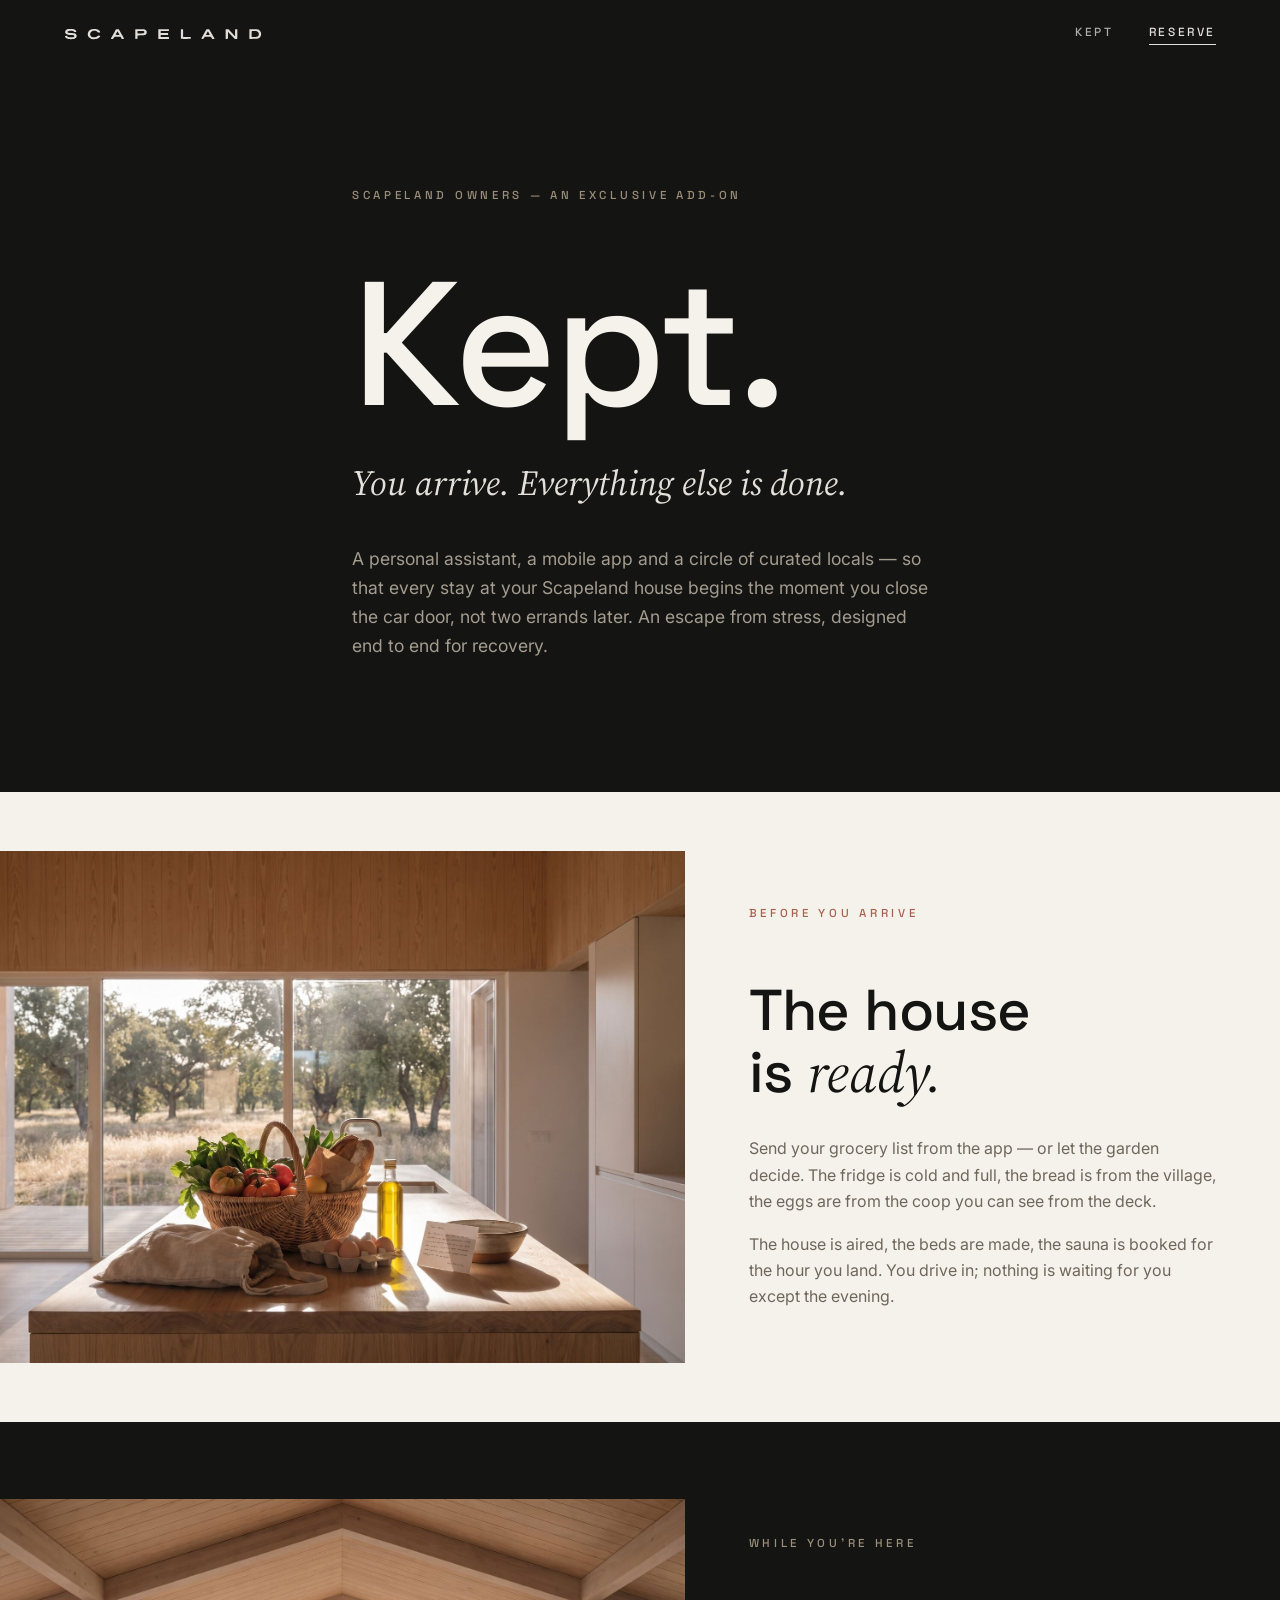
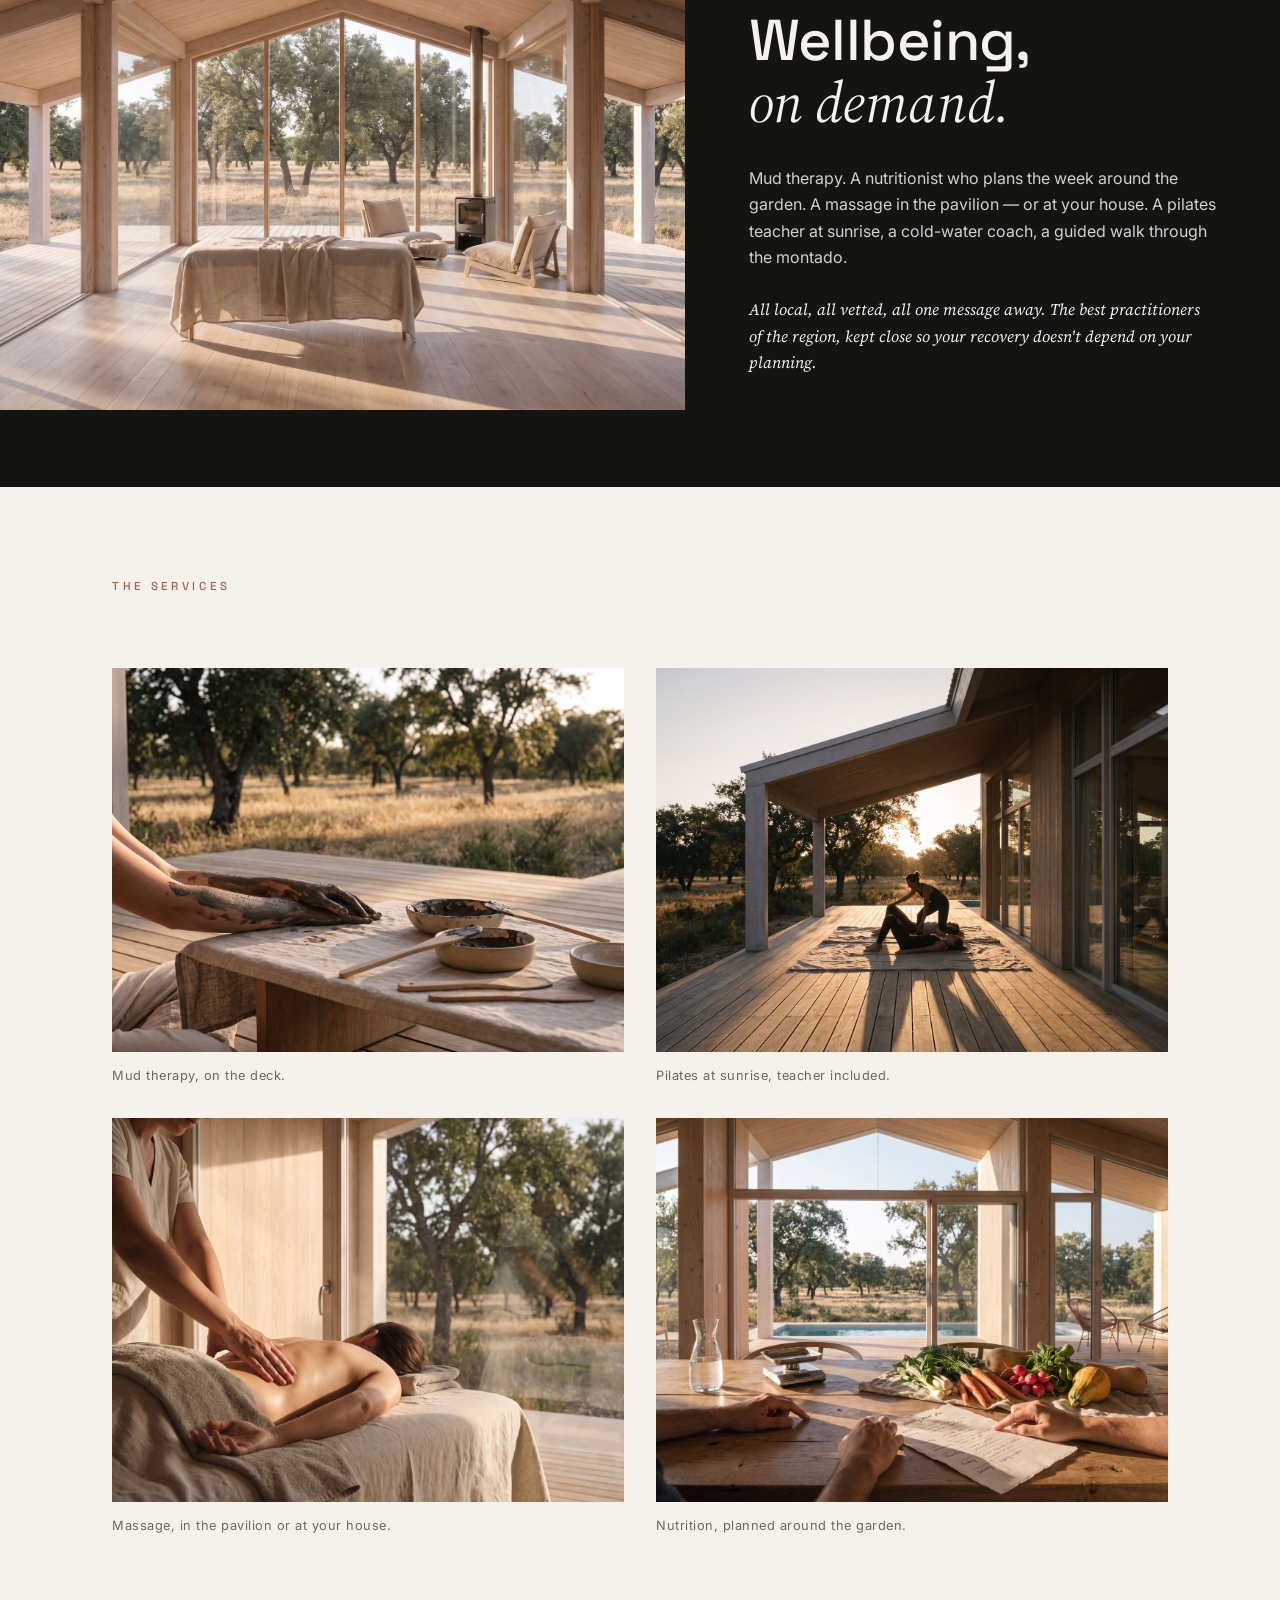
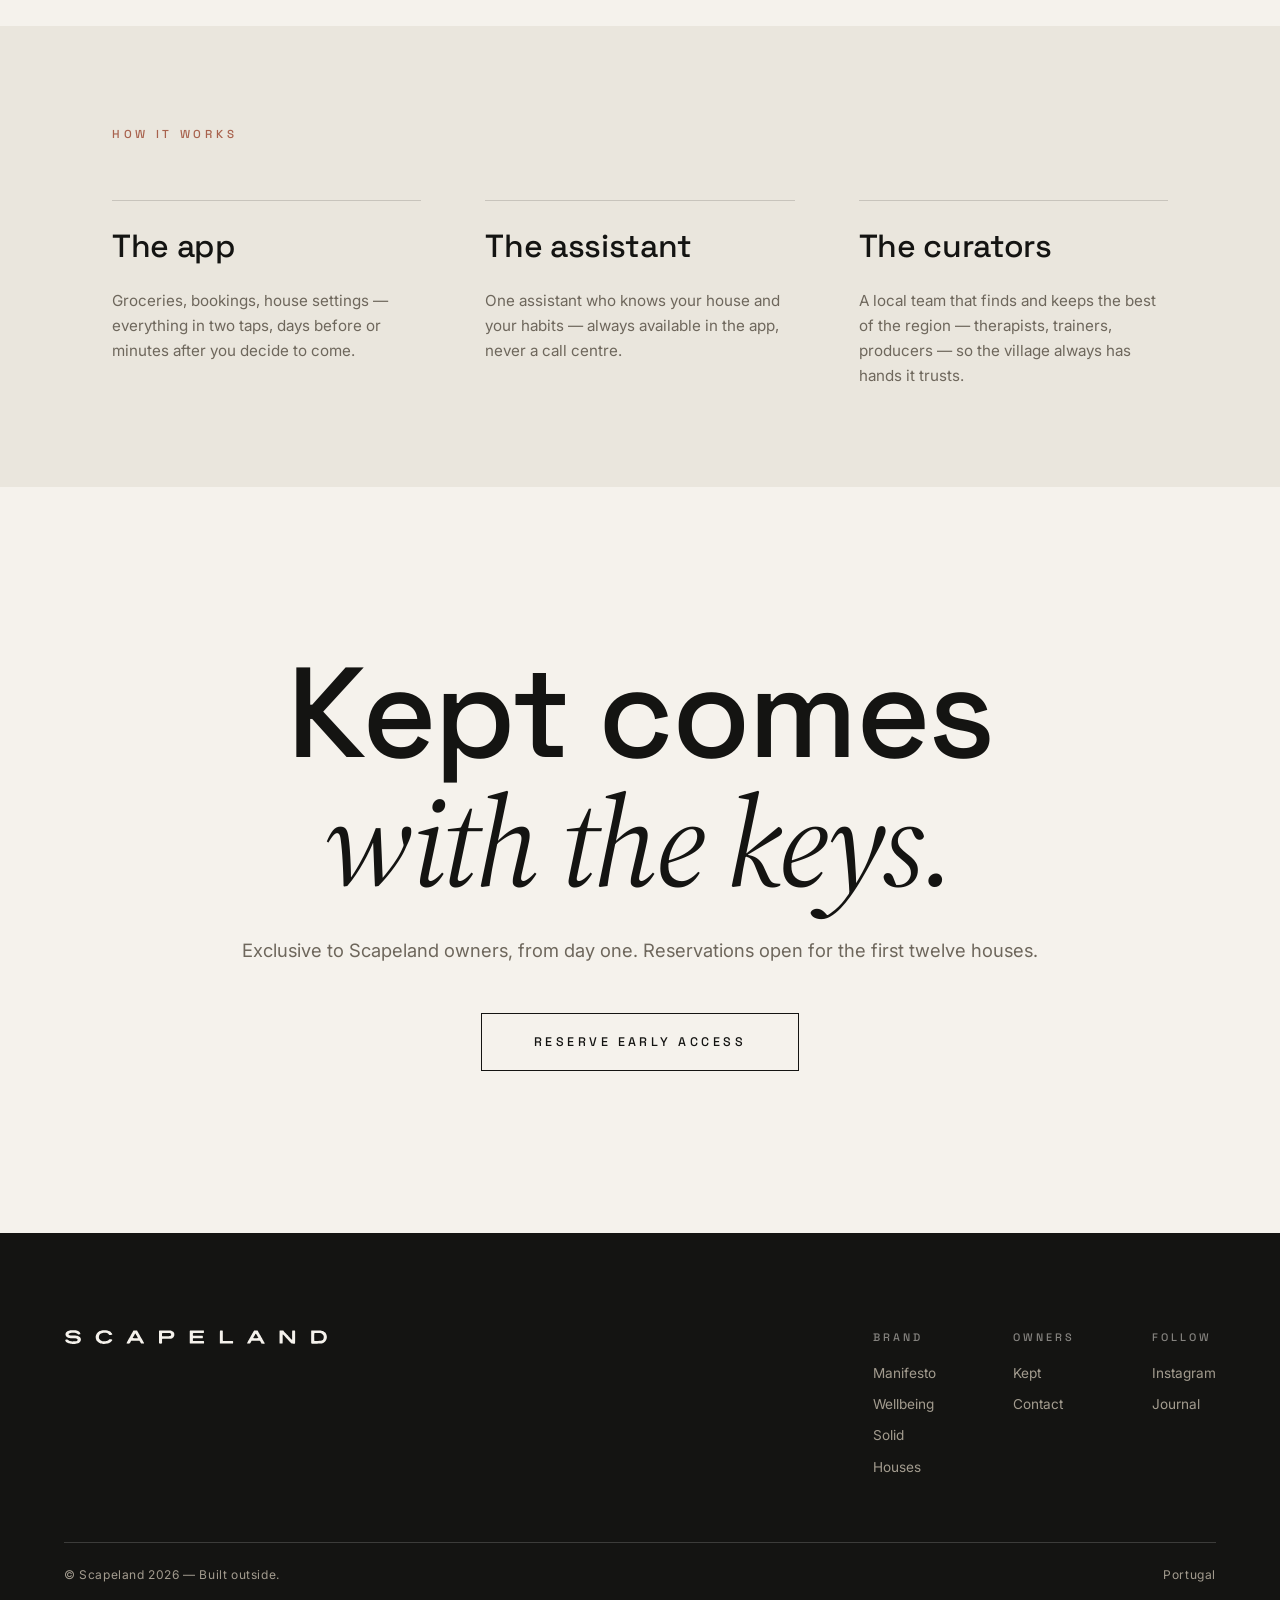
==== commit e0aaf6fb: "Bust year-old CSS/JS caches with versioned URLs; soften image cache Earlier deploys shipped style.cs" ====
--- a/kept.html
+++ b/kept.html
@@ -13,7 +13,7 @@
 <link rel="preconnect" href="https://fonts.googleapis.com">
 <link rel="preconnect" href="https://fonts.gstatic.com" crossorigin>
 <link rel="stylesheet" href="https://fonts.googleapis.com/css2?family=Space+Grotesk:wght@400;500;700&family=Inter:wght@400;500&family=Source+Serif+4:ital,opsz,wght@1,8..60,400&display=swap">
-<link rel="stylesheet" href="assets/css/style.css">
+<link rel="stylesheet" href="/assets/css/style.css?v=3">
 </head>
 <body class="kept">
 
@@ -23,10 +23,8 @@
 <nav class="nav">
   <a class="nav__mark" href="/" aria-label="Scapeland"><svg viewBox="0 0 4088 248" aria-hidden="true" focusable="false"><use href="#scapeland-wordmark"></use></svg></a>
   <div class="nav__links">
-    <a href="/">Home</a>
-    <a href="/#wellbeing">Wellbeing</a>
-    <a href="/#houses">Houses</a>
-    <a href="/#close" class="nav__cta">Reserve</a>
+    <a href="/kept">Kept</a>
+    <a href="/reserve" class="nav__cta">Reserve</a>
   </div>
 </nav>
 
@@ -73,6 +71,31 @@
     <div class="inhabit__copy reveal">
       <p>Mud therapy. A nutritionist who plans the week around the garden. A massage in the pavilion — or at your house. A pilates teacher at sunrise, a cold-water coach, a guided walk through the montado.</p>
       <p>All local, all vetted, all one message away. The best practitioners of the region, kept close so your recovery doesn't depend on your planning.</p>
+    </div>
+  </div>
+</section>
+
+<!-- ———— SERVICES GALLERY ———— -->
+<section class="kept-services">
+  <div class="measure">
+    <p class="eyebrow reveal">The services</p>
+    <div class="well__gallery kept-services__gallery">
+      <figure class="well__fig reveal">
+        <img src="assets/img/kept-mud.jpg" alt="Mud therapy — bowls of clay and wooden spatulas on a linen-covered table on the deck" loading="lazy">
+        <figcaption>Mud therapy, on the deck.</figcaption>
+      </figure>
+      <figure class="well__fig reveal">
+        <img src="assets/img/kept-pilates.jpg" alt="A pilates session at sunrise on the pavilion deck, instructor and client in low golden light" loading="lazy">
+        <figcaption>Pilates at sunrise, teacher included.</figcaption>
+      </figure>
+      <figure class="well__fig reveal">
+        <img src="assets/img/kept-massage.jpg" alt="A massage in progress — therapist's hands, linen table, glass to the holm oaks" loading="lazy">
+        <figcaption>Massage, in the pavilion or at your house.</figcaption>
+      </figure>
+      <figure class="well__fig reveal">
+        <img src="assets/img/kept-nutrition.jpg" alt="A nutrition consultation — garden vegetables and a handwritten weekly plan on the kitchen table" loading="lazy">
+        <figcaption>Nutrition, planned around the garden.</figcaption>
+      </figure>
     </div>
   </div>
 </section>
@@ -139,6 +162,6 @@
   </div>
 </footer>
 
-<script src="assets/js/main.js"></script>
+<script src="/assets/js/main.js?v=3"></script>
 </body>
 </html>
--- a/assets/css/style.css
+++ b/assets/css/style.css
@@ -103,7 +103,10 @@
 .nav__links a { opacity: 0.75; transition: opacity 0.25s; }
 .nav__links a:hover, .nav__links a:focus-visible { opacity: 1; }
 .nav__cta { opacity: 1 !important; border-bottom: 1px solid currentColor; padding-bottom: 2px; }
-@media (max-width: 40rem) { .nav__links a:not(.nav__cta) { display: none; } }
+@media (max-width: 40rem) {
+  .nav { padding: 1.1rem var(--pad); }
+  .nav__links { gap: 1.4rem; font-size: 0.7rem; }
+}
 
 /* ————— hero ————— */
 .hero {
@@ -696,6 +699,11 @@
 }
 .kept-split__copy { margin-top: 2rem; color: var(--grey-on-paper); }
 .kept-split__copy p + p { margin-top: 1rem; }
+.kept-services {
+  background: var(--paper);
+  padding-block: clamp(4.5rem, 10vh, 8rem);
+}
+.kept-services .eyebrow { margin-bottom: clamp(2rem, 4vw, 3rem); }
 .kept-how {
   background: var(--paper-dim);
   padding-block: clamp(5rem, 11vh, 9rem);
@@ -719,6 +727,24 @@
   font-size: 0.95rem;
   max-width: 24rem;
 }
+
+/* kept — responsive rhythm */
+@media (max-width: 55.99rem) {
+  .kept-hero { min-height: 72svh; padding-block: clamp(7rem, 14vh, 9rem) clamp(3.5rem, 8vh, 5rem); }
+  .kept-split__media img,
+  .kept .inhabit__media img { min-height: 0; height: 46svh; }
+  .kept-split__text,
+  .kept .inhabit__text { padding-block: clamp(3rem, 8vw, 4.5rem); }
+}
+
+/* reserve page */
+.close--page {
+  min-height: 92svh;
+  display: grid;
+  align-items: center;
+  padding-block: clamp(8rem, 16vh, 11rem) clamp(5rem, 10vh, 7rem);
+}
+.close--page .eyebrow { margin-bottom: 1.6rem; }
 
 /* ————— close ————— */
 .close {
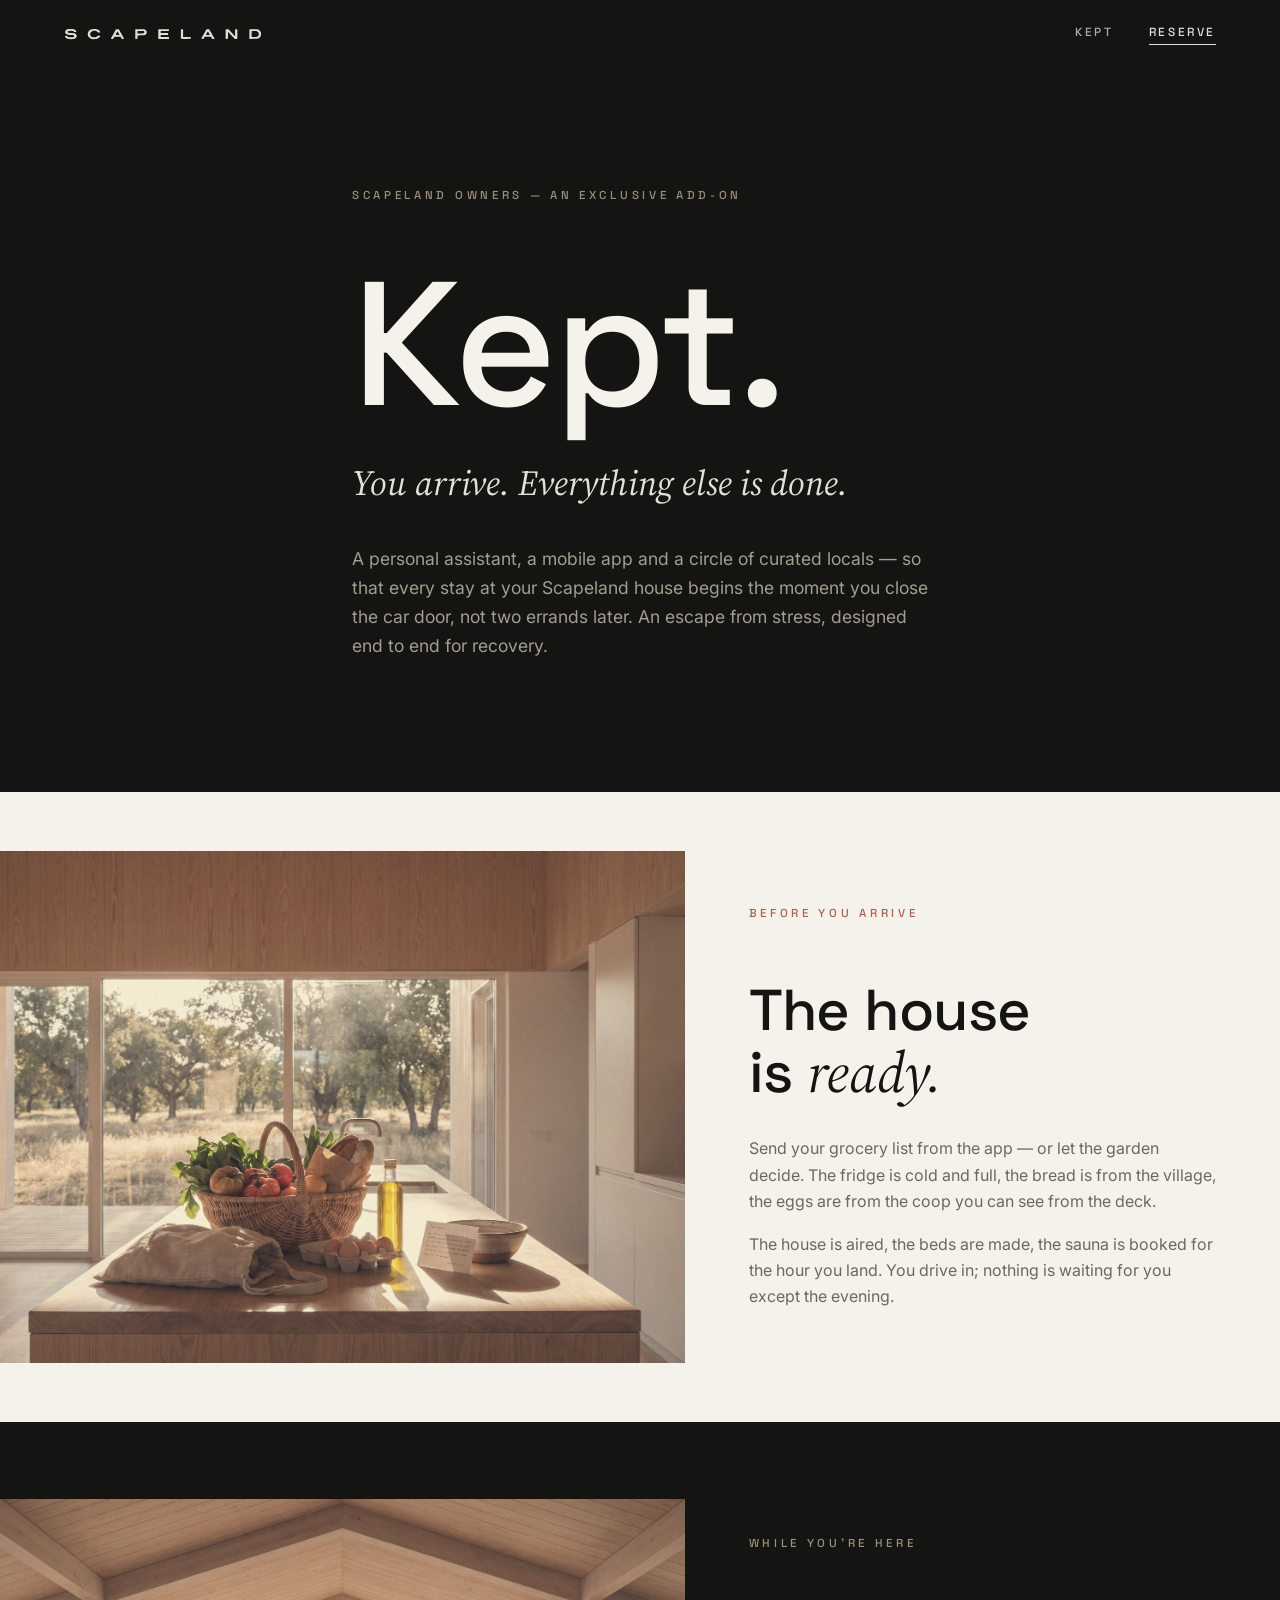
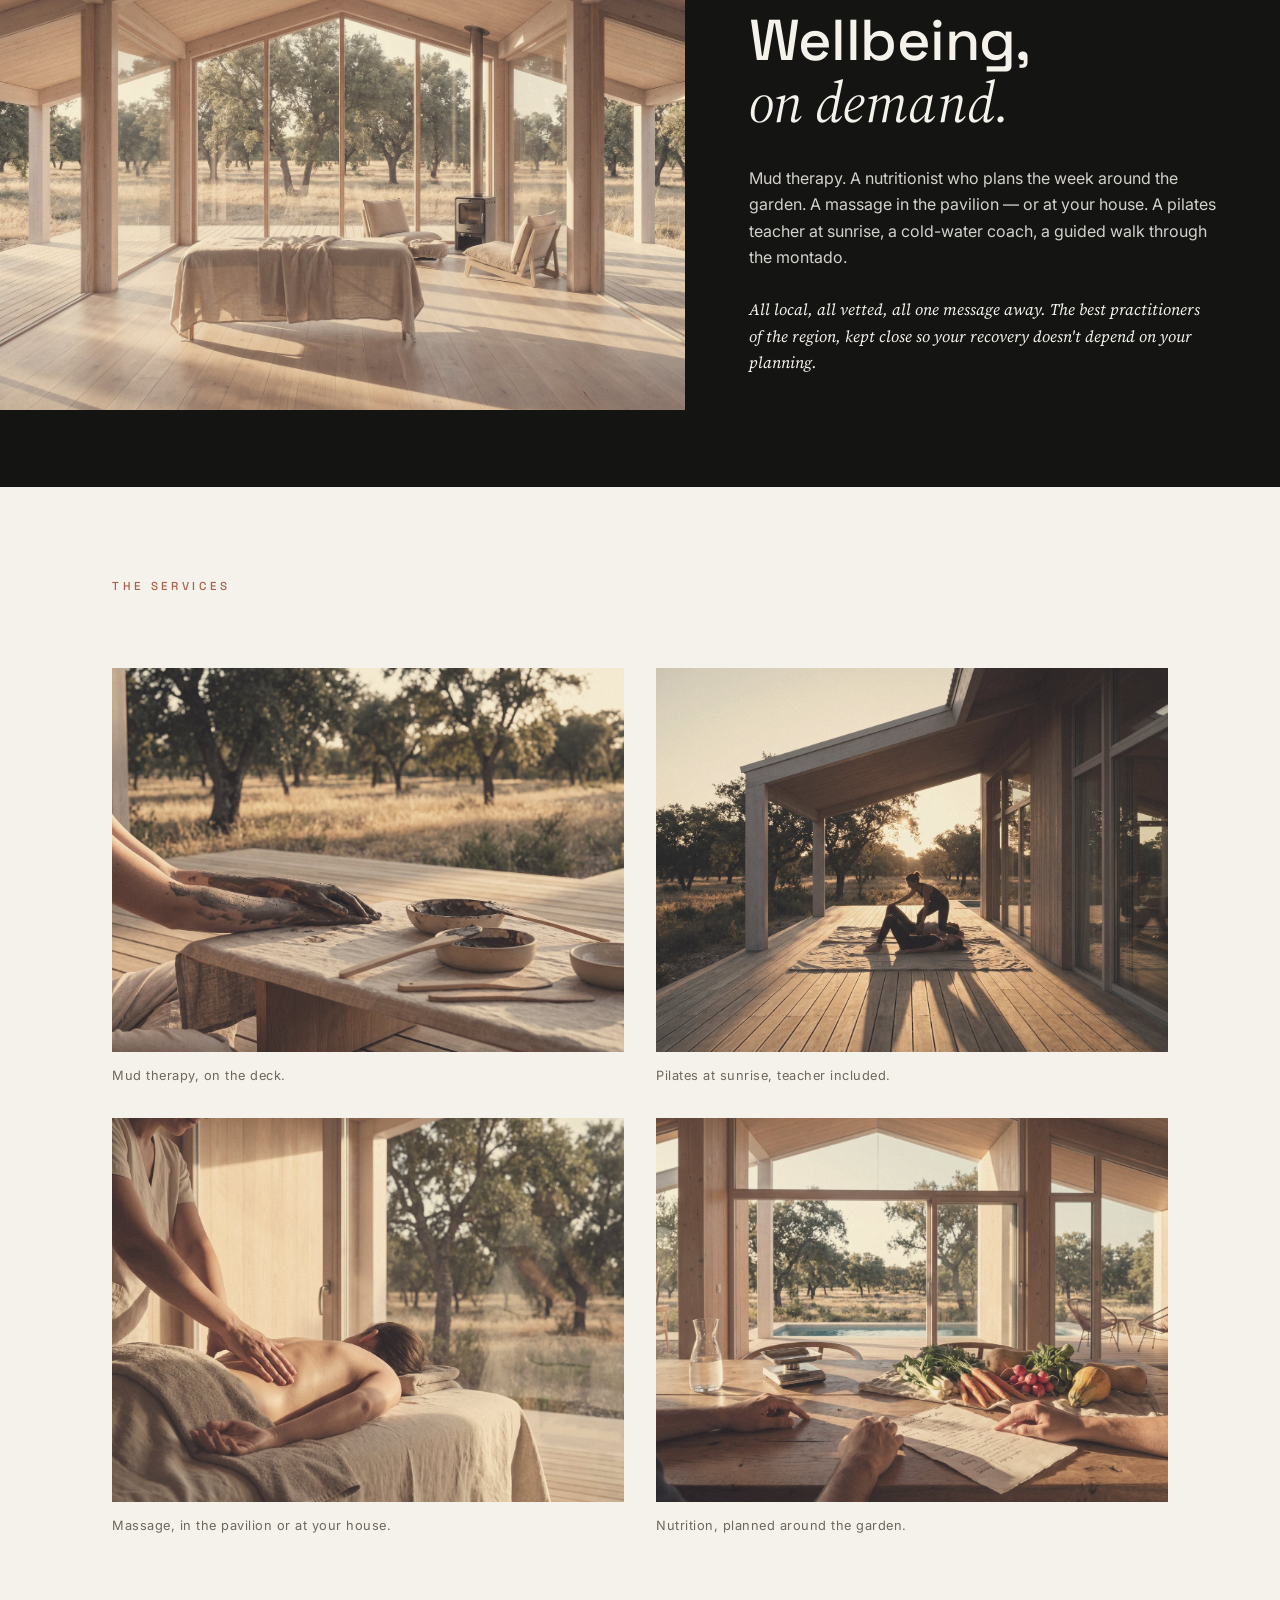
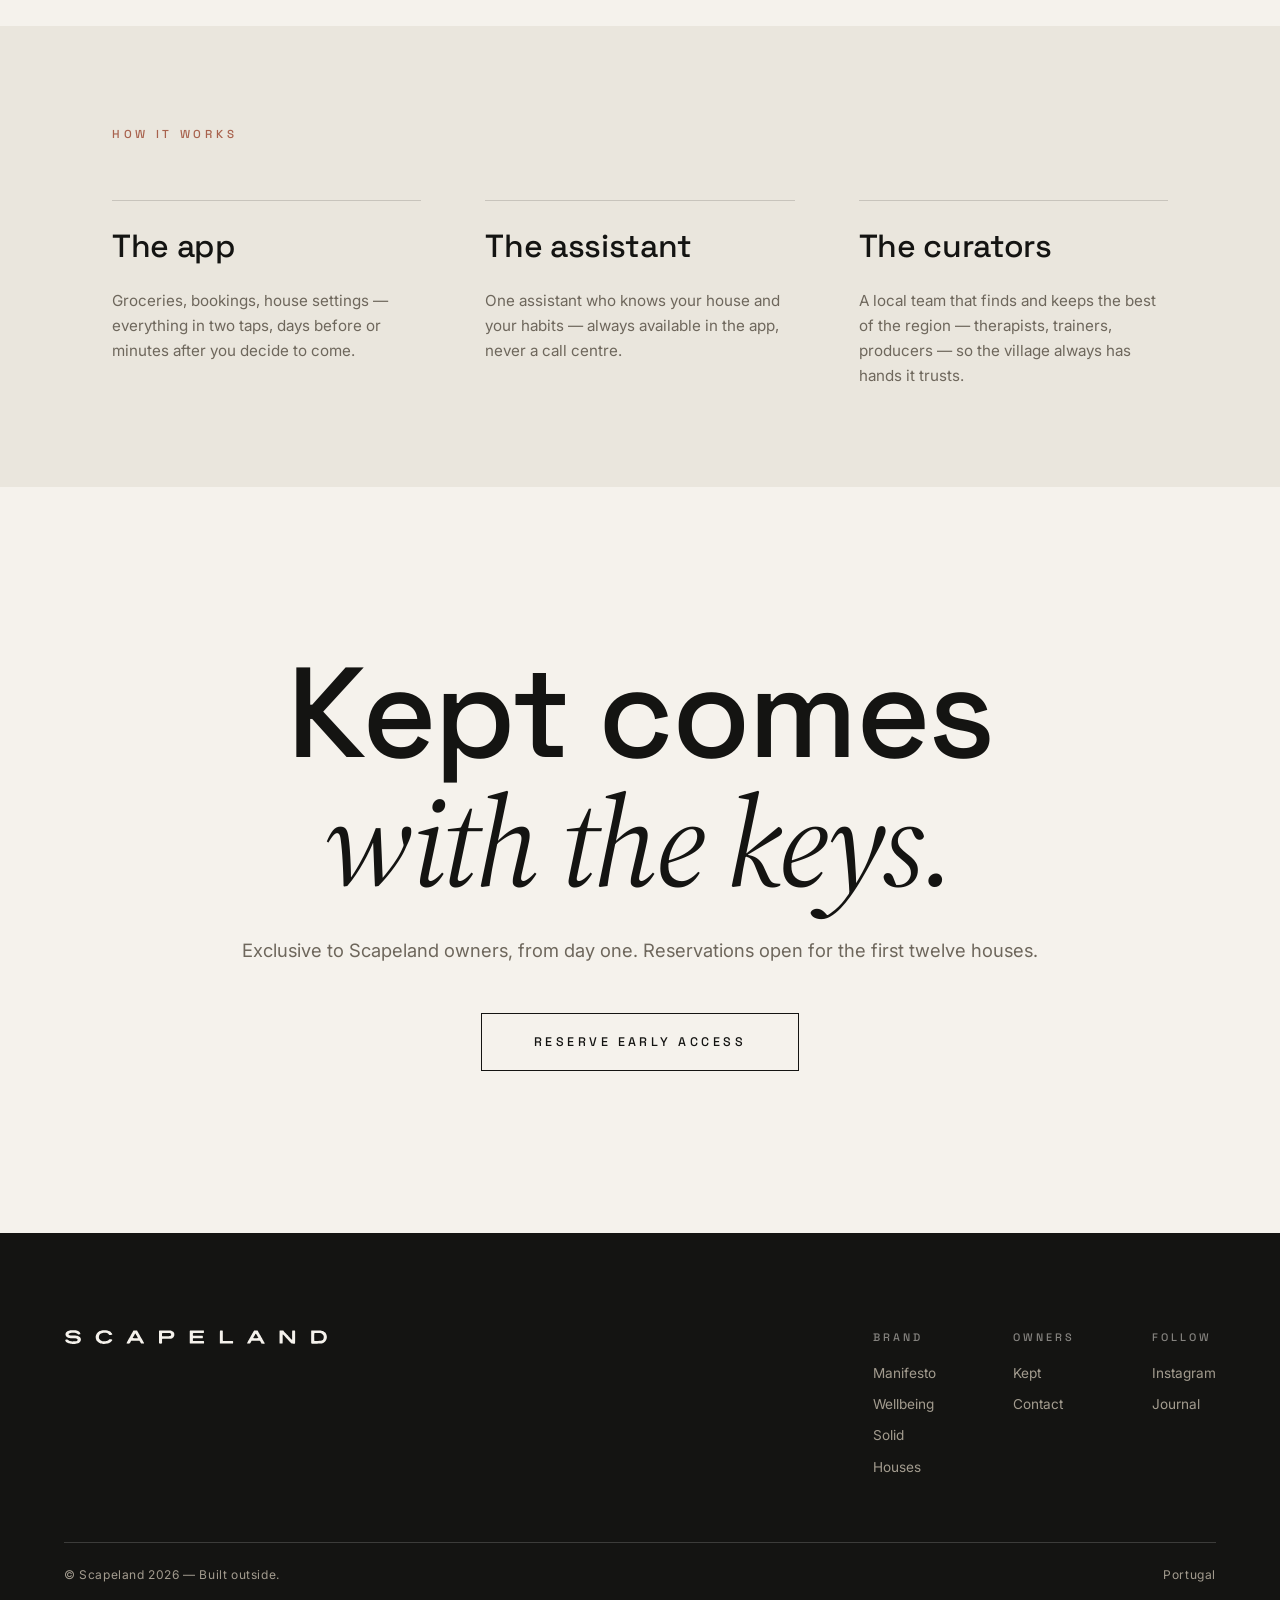
==== commit b250e7aa: "Guarantee hero film autoplay on iOS Safari on iPhone was showing an inert play glyph instead of star" ====
--- a/kept.html
+++ b/kept.html
@@ -7,13 +7,13 @@
 <meta name="description" content="Kept is the Scapeland owner's service: groceries stocked before you arrive, local wellbeing on demand, one assistant and an app. You arrive. Everything else is done.">
 <meta property="og:title" content="Kept — the Scapeland owner's service">
 <meta property="og:description" content="You arrive. Everything else is done. Exclusive to Scapeland owners.">
-<meta property="og:image" content="assets/img/kept-arrival.jpg">
+<meta property="og:image" content="/assets/img/kept-arrival.jpg?v=4">
 <meta property="og:type" content="website">
 <link rel="icon" href="data:image/svg+xml,%3Csvg xmlns='http://www.w3.org/2000/svg' viewBox='0 0 64 64'%3E%3Crect width='64' height='64' fill='%23141412'/%3E%3Ctext x='32' y='44' font-family='Arial,sans-serif' font-size='36' font-weight='600' fill='%23F5F2EC' text-anchor='middle'%3ES%3C/text%3E%3C/svg%3E">
 <link rel="preconnect" href="https://fonts.googleapis.com">
 <link rel="preconnect" href="https://fonts.gstatic.com" crossorigin>
 <link rel="stylesheet" href="https://fonts.googleapis.com/css2?family=Space+Grotesk:wght@400;500;700&family=Inter:wght@400;500&family=Source+Serif+4:ital,opsz,wght@1,8..60,400&display=swap">
-<link rel="stylesheet" href="/assets/css/style.css?v=3">
+<link rel="stylesheet" href="/assets/css/style.css?v=7">
 </head>
 <body class="kept">
 
@@ -48,7 +48,7 @@
 <!-- ———— BEFORE ———— -->
 <section class="kept-split">
   <figure class="kept-split__media reveal">
-    <img src="assets/img/kept-arrival.jpg" alt="The kitchen ready on arrival — a basket of fresh local produce on the timber counter, morning light" loading="lazy">
+    <img src="/assets/img/kept-arrival.jpg?v=4" alt="The kitchen ready on arrival — a basket of fresh local produce on the timber counter, morning light" loading="lazy">
   </figure>
   <div class="kept-split__text">
     <p class="eyebrow reveal">Before you arrive</p>
@@ -63,7 +63,7 @@
 <!-- ———— DURING ———— -->
 <section class="inhabit">
   <figure class="inhabit__media reveal">
-    <img src="assets/img/well-relax.jpg" alt="The massage room in the wellness pavilion, glass to the holm oaks" loading="lazy">
+    <img src="/assets/img/well-relax.jpg?v=4" alt="The massage room in the wellness pavilion, glass to the holm oaks" loading="lazy">
   </figure>
   <div class="inhabit__text">
     <p class="eyebrow eyebrow--paper reveal">While you're here</p>
@@ -81,19 +81,19 @@
     <p class="eyebrow reveal">The services</p>
     <div class="well__gallery kept-services__gallery">
       <figure class="well__fig reveal">
-        <img src="assets/img/kept-mud.jpg" alt="Mud therapy — bowls of clay and wooden spatulas on a linen-covered table on the deck" loading="lazy">
+        <img src="/assets/img/kept-mud.jpg?v=4" alt="Mud therapy — bowls of clay and wooden spatulas on a linen-covered table on the deck" loading="lazy">
         <figcaption>Mud therapy, on the deck.</figcaption>
       </figure>
       <figure class="well__fig reveal">
-        <img src="assets/img/kept-pilates.jpg" alt="A pilates session at sunrise on the pavilion deck, instructor and client in low golden light" loading="lazy">
+        <img src="/assets/img/kept-pilates.jpg?v=4" alt="A pilates session at sunrise on the pavilion deck, instructor and client in low golden light" loading="lazy">
         <figcaption>Pilates at sunrise, teacher included.</figcaption>
       </figure>
       <figure class="well__fig reveal">
-        <img src="assets/img/kept-massage.jpg" alt="A massage in progress — therapist's hands, linen table, glass to the holm oaks" loading="lazy">
+        <img src="/assets/img/kept-massage.jpg?v=4" alt="A massage in progress — therapist's hands, linen table, glass to the holm oaks" loading="lazy">
         <figcaption>Massage, in the pavilion or at your house.</figcaption>
       </figure>
       <figure class="well__fig reveal">
-        <img src="assets/img/kept-nutrition.jpg" alt="A nutrition consultation — garden vegetables and a handwritten weekly plan on the kitchen table" loading="lazy">
+        <img src="/assets/img/kept-nutrition.jpg?v=4" alt="A nutrition consultation — garden vegetables and a handwritten weekly plan on the kitchen table" loading="lazy">
         <figcaption>Nutrition, planned around the garden.</figcaption>
       </figure>
     </div>
@@ -162,6 +162,6 @@
   </div>
 </footer>
 
-<script src="/assets/js/main.js?v=3"></script>
+<script src="/assets/js/main.js?v=7"></script>
 </body>
 </html>
--- a/assets/css/style.css
+++ b/assets/css/style.css
@@ -123,6 +123,15 @@
   position: absolute; inset: 0;
   width: 100%; height: 100%;
   object-fit: cover;
+}
+/* iOS paints a play glyph over paused inline video — keep it off the hero. */
+.hero__img::-webkit-media-controls,
+.hero__img::-webkit-media-controls-start-playback-button,
+.hero__img::-webkit-media-controls-overlay-play-button {
+  display: none !important;
+  -webkit-appearance: none;
+  opacity: 0;
+  pointer-events: none;
 }
 .hero__veil {
   position: absolute; inset: 0;
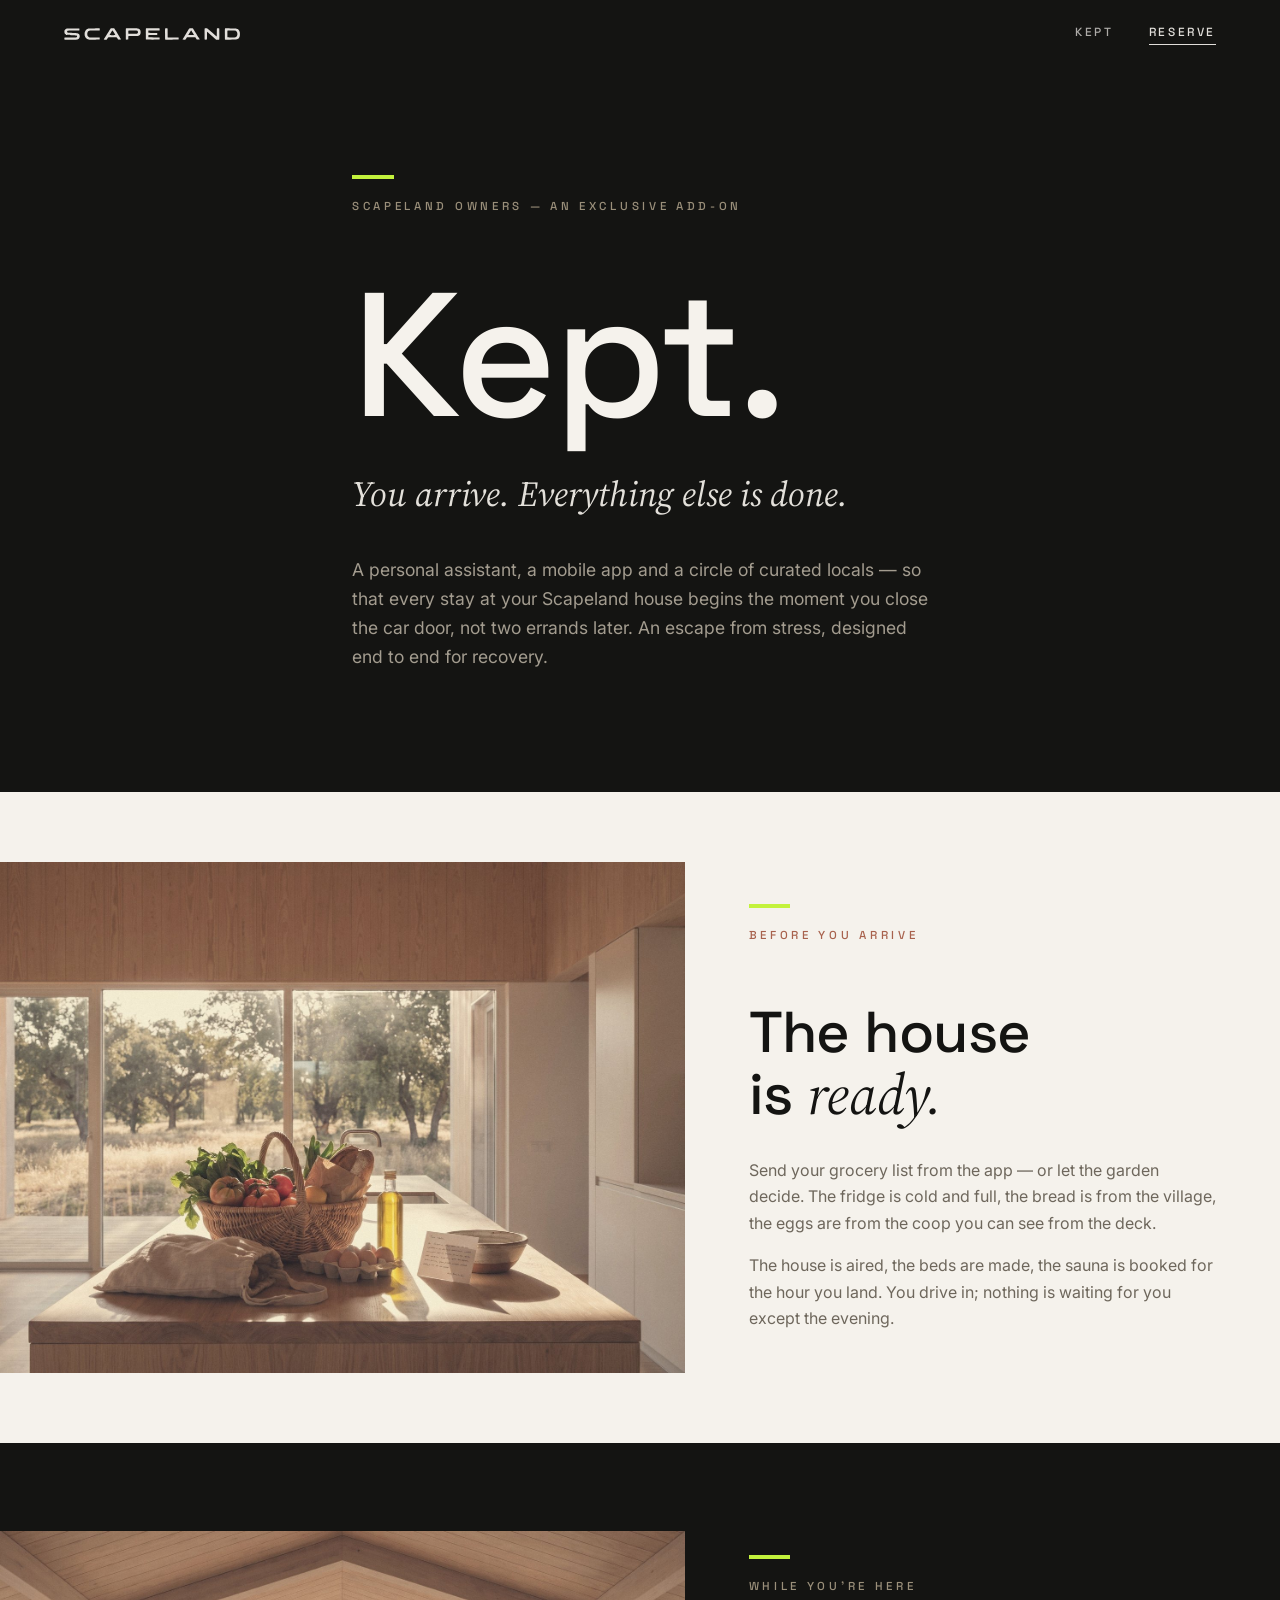
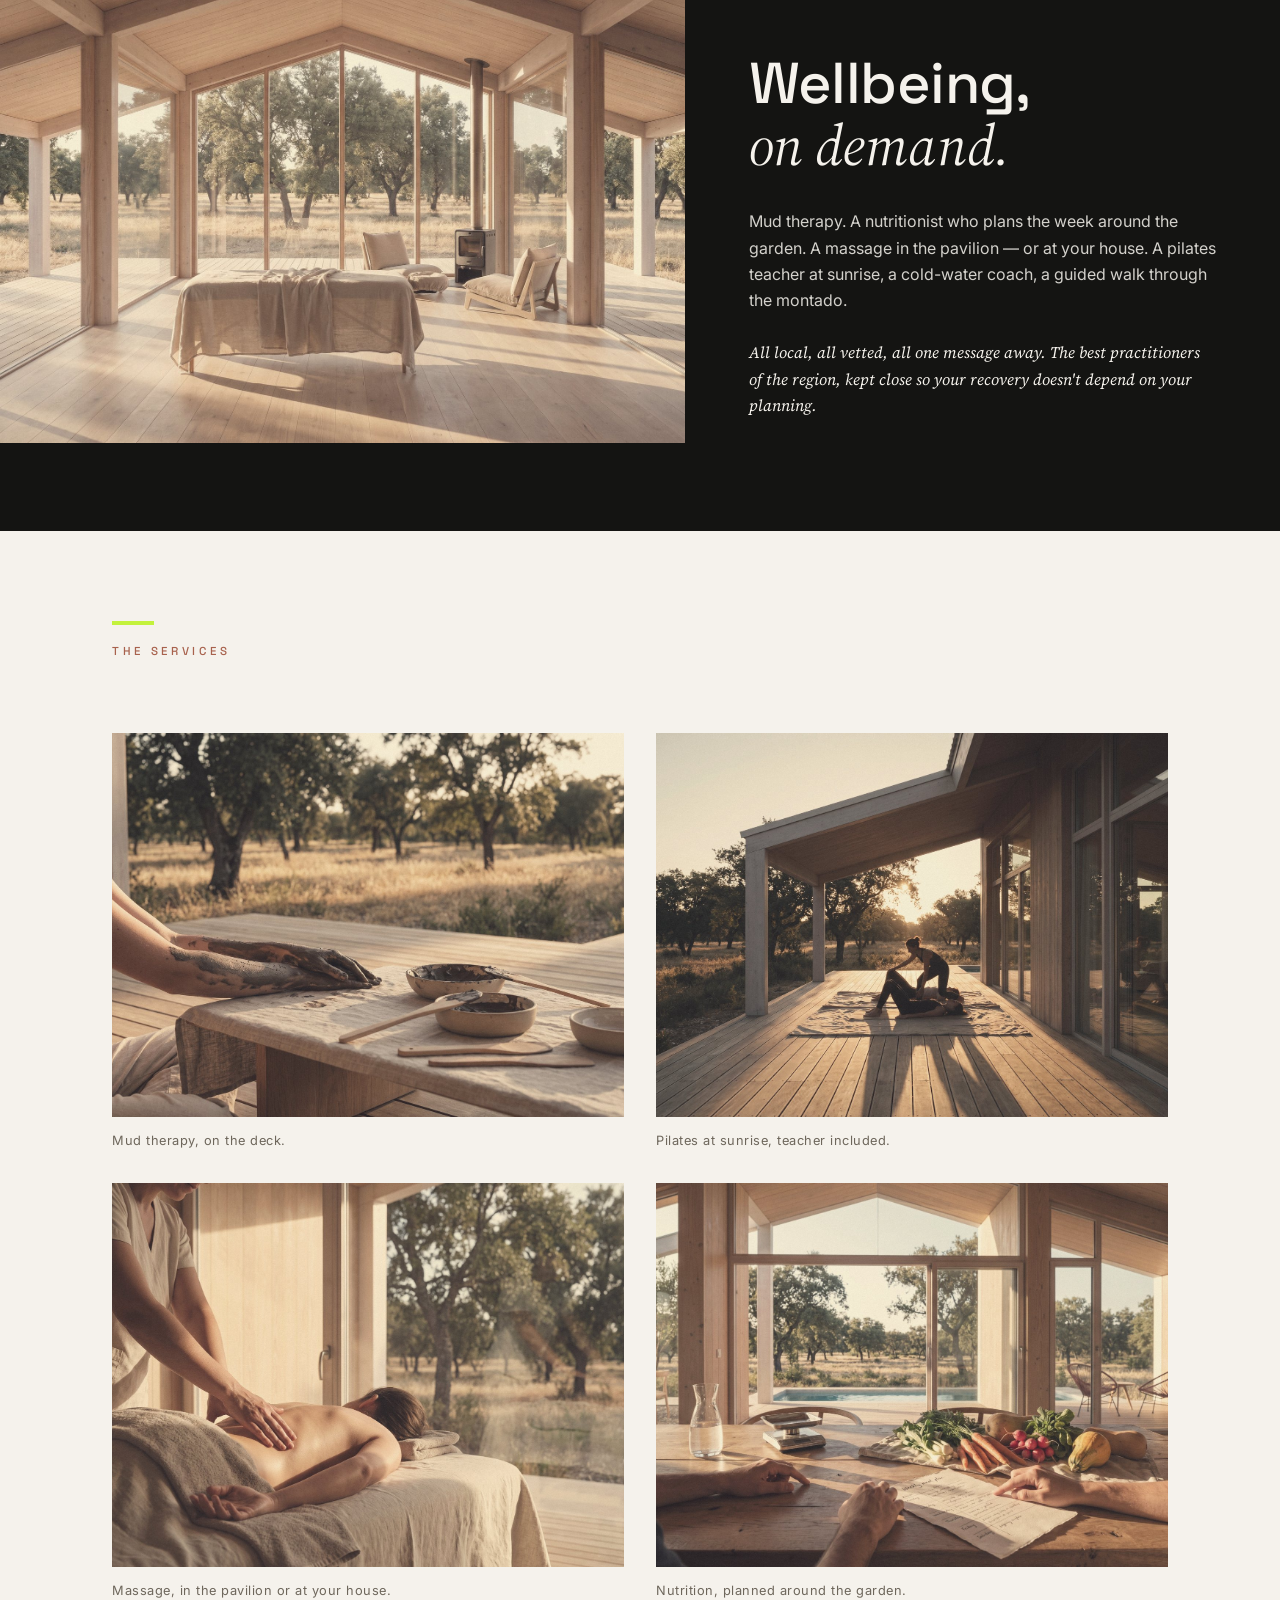
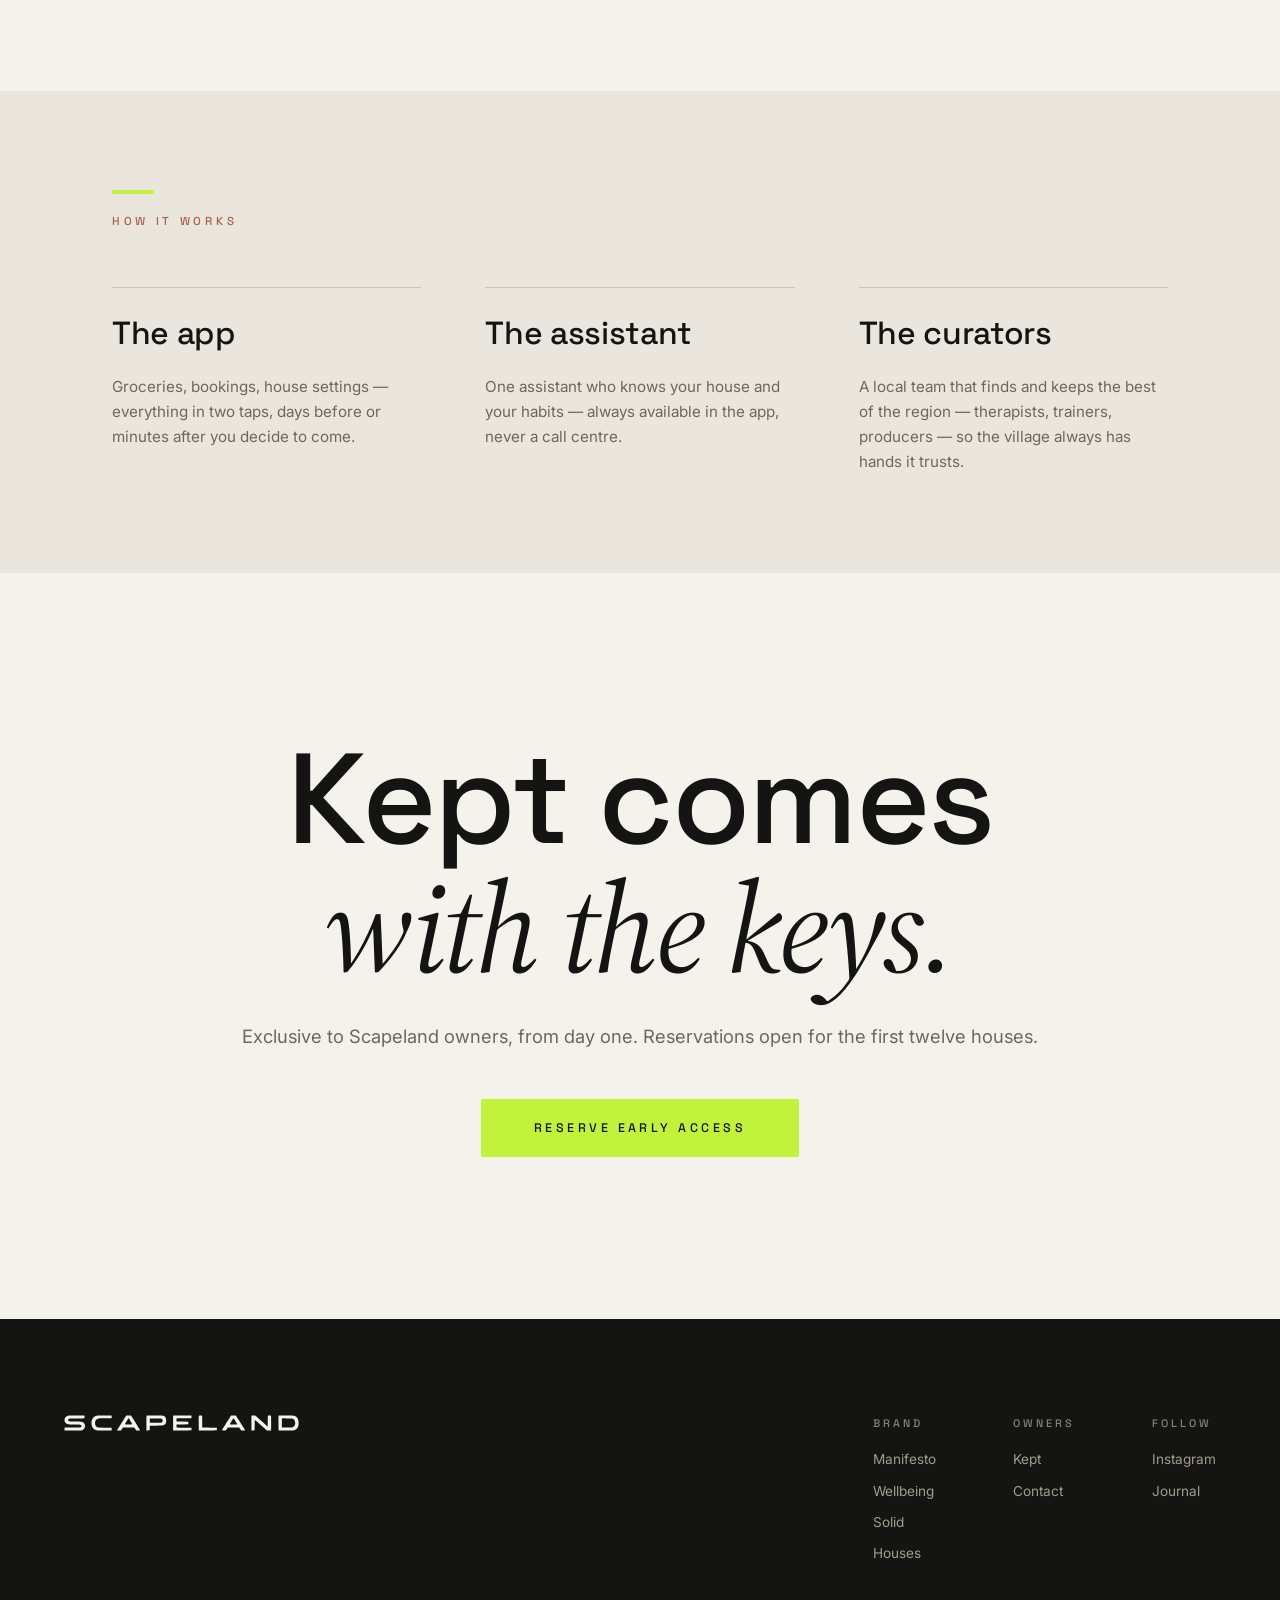
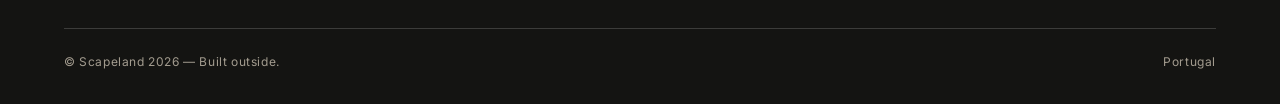
==== commit a9d29388: "Apply brand book v0.3: lime accents, chosen lettering, hero line - Replace the wordmark with the cho" ====
--- a/kept.html
+++ b/kept.html
@@ -9,19 +9,20 @@
 <meta property="og:description" content="You arrive. Everything else is done. Exclusive to Scapeland owners.">
 <meta property="og:image" content="/assets/img/kept-arrival.jpg?v=4">
 <meta property="og:type" content="website">
-<link rel="icon" href="data:image/svg+xml,%3Csvg xmlns='http://www.w3.org/2000/svg' viewBox='0 0 64 64'%3E%3Crect width='64' height='64' fill='%23141412'/%3E%3Ctext x='32' y='44' font-family='Arial,sans-serif' font-size='36' font-weight='600' fill='%23F5F2EC' text-anchor='middle'%3ES%3C/text%3E%3C/svg%3E">
+<link rel="icon" href="data:image/svg+xml,%3Csvg%20xmlns='http://www.w3.org/2000/svg'%20viewBox='0%200%20329%20329'%3E%3Crect%20width='329'%20height='329'%20fill='%23F5F2EC'/%3E%3Cpath%20transform='translate(74.4%2084.9)'%20fill='%23141412'%20d='M5.0%20127.1C3.6%20124.3%203.7%20108.8%205.2%20106.7C6.4%20105.2%2012.1%20105.0%2070.0%20104.8L133.5%20104.5L138.5%20102.0C142.5%20100.0%20143.7%2098.8%20144.7%2095.7C146.4%2090.8%20144.5%2085.8%20140.1%2083.5C134.3%2080.5%20126.4%2079.9%2082.0%2079.0C34.5%2078.1%2031.3%2077.7%2021.2%2072.6C15.4%2069.7%209.5%2063.4%206.7%2057.1C5.0%2053.5%204.6%2050.4%204.6%2042.5C4.5%2033.6%204.8%2031.8%207.4%2026.3C12.1%2016.1%2020.2%209.8%2033.2%206.3C38.8%204.8%2046.7%204.6%20103.5%204.4C160.2%204.2%20167.7%204.4%20169.2%205.8C170.7%207.0%20171.0%209.0%20171.0%2016.5C171.0%2022.2%20170.6%2026.0%20169.8%2026.8C168.9%2027.7%20160.5%2028.0%20138.6%2028.1C122.0%2028.1%2094.1%2028.5%2076.5%2028.9C42.2%2029.7%2039.1%2030.2%2035.6%2035.1C33.3%2038.4%2033.5%2045.1%2036.0%2048.3C40.0%2053.4%2043.1%2053.7%2097.4%2055.0C141.3%2056.1%20147.5%2056.7%20156.3%2061.1C166.7%2066.4%20172.0%2073.5%20174.0%2085.0C176.9%20101.9%20169.5%20117.3%20155.2%20124.0C145.1%20128.8%20141.7%20129.0%2071.8%20129.0C7.8%20129.0%206.0%20128.9%205.0%20127.1Z'/%3E%3Crect%20x='138.3'%20y='270.0'%20width='52.7'%20height='14.8'%20fill='%23C3F23C'/%3E%3C/svg%3E">
 <link rel="preconnect" href="https://fonts.googleapis.com">
 <link rel="preconnect" href="https://fonts.gstatic.com" crossorigin>
 <link rel="stylesheet" href="https://fonts.googleapis.com/css2?family=Space+Grotesk:wght@400;500;700&family=Inter:wght@400;500&family=Source+Serif+4:ital,opsz,wght@1,8..60,400&display=swap">
-<link rel="stylesheet" href="/assets/css/style.css?v=7">
+<link rel="stylesheet" href="/assets/css/style.css?v=10">
 </head>
 <body class="kept">
 
-<svg width="0" height="0" style="position:absolute" aria-hidden="true"><defs><symbol id="scapeland-wordmark" viewBox="0 0 4088 248"><path fill="currentColor" fill-rule="evenodd" d="M127.4 231.0C121.8 230.6 115.1 229.8 112.4 229.1C109.7 228.5 100.1 226.9 91.0 225.5C81.9 224.0 73.5 222.2 72.3 221.5C71.1 220.7 66.6 218.8 62.3 217.4C58.0 216.0 53.8 214.3 53.0 213.6C52.2 212.9 49.2 211.1 46.5 209.5C36.6 204.0 23.2 189.1 21.1 181.4C17.7 169.2 20.4 165.8 34.7 164.2C40.3 163.5 46.0 162.5 47.4 161.9C52.3 159.6 57.6 162.2 66.0 171.0C82.8 188.6 99.6 192.8 150.1 191.7C180.5 191.1 188.0 190.0 198.5 184.4C207.6 179.7 208.0 179.3 210.3 174.1C214.1 165.5 209.3 153.7 200.8 150.7C184.4 144.8 179.1 144.1 140.2 143.0C104.3 142.0 90.9 140.8 81.6 138.0C78.3 137.0 71.7 135.2 67.0 134.0C62.3 132.9 57.4 131.1 56.0 130.1C54.6 129.1 51.9 127.5 50.0 126.5C46.0 124.5 44.1 122.9 35.9 114.5C32.7 111.2 29.5 106.9 28.9 105.0C28.2 103.1 26.6 99.3 25.4 96.5C22.6 90.7 22.2 78.9 24.4 73.0C25.7 69.7 26.9 66.6 29.3 59.6C30.7 55.8 37.8 47.5 44.3 42.2C54.3 34.1 72.9 26.2 89.5 23.1C92.2 22.6 98.3 21.4 103.0 20.5C114.4 18.2 166.6 18.8 177.0 21.3C180.6 22.2 188.6 23.8 194.8 24.9C201.2 26.0 207.6 27.8 209.6 28.9C211.5 30.1 213.7 31.0 214.3 31.0C216.8 31.0 230.6 38.3 235.8 42.3C248.1 51.7 256.8 70.7 252.6 78.9C250.3 83.3 246.9 84.2 230.3 84.7C212.9 85.2 214.1 85.6 207.7 75.5C197.5 59.7 154.3 53.4 101.5 60.1C88.7 61.8 72.2 71.9 71.9 78.3C71.5 86.1 72.6 88.6 78.4 92.9C85.9 98.5 92.8 99.8 119.4 101.0C131.5 101.5 147.6 102.2 155.0 102.6C175.6 103.5 209.3 106.8 216.8 108.7C235.4 113.4 257.1 133.6 260.8 149.8C262.7 158.1 262.3 172.7 260.1 179.6C256.6 190.7 245.7 206.0 239.5 208.5C237.8 209.3 235.6 210.8 234.6 211.9C233.6 213.0 229.3 215.3 225.1 217.0C220.9 218.8 216.6 220.8 215.5 221.5C213.5 222.7 202.9 225.1 185.0 228.5C166.8 231.9 150.0 232.6 127.4 231.0ZM609.5 231.0C591.3 228.9 564.6 223.1 559.5 220.0C557.9 219.1 554.1 217.5 551.3 216.5C542.3 213.6 526.2 202.1 516.1 191.3C511.1 186.0 507.0 181.2 507.0 180.6C507.0 180.1 505.2 176.7 503.1 173.1C500.9 169.5 498.4 163.6 497.5 160.0C496.6 156.4 494.8 150.8 493.7 147.5C490.7 139.4 490.6 111.3 493.4 104.0C494.4 101.5 496.2 96.1 497.4 92.0C501.0 79.7 509.9 66.0 522.1 54.0C527.5 48.7 535.5 42.0 536.5 42.0C536.9 42.0 540.4 40.0 544.4 37.6C548.3 35.2 552.6 32.9 554.0 32.5C555.4 32.2 559.1 30.7 562.3 29.4C569.5 26.2 597.8 21.2 616.1 19.9C647.7 17.5 687.7 24.6 707.0 36.0C718.9 43.0 722.5 45.7 729.2 52.4C733.6 56.8 737.8 61.7 738.7 63.3C739.5 64.9 741.7 68.3 743.5 70.9C747.1 75.8 748.7 82.1 747.6 86.5C746.5 90.7 742.1 91.9 723.8 92.6C702.7 93.5 700.7 93.1 697.6 87.7C693.2 80.3 680.3 69.2 673.3 67.0C671.2 66.3 667.7 64.9 665.5 63.9C658.4 60.8 653.8 60.0 638.0 59.4C608.6 58.2 596.8 60.3 574.2 70.6C551.0 81.2 540.2 101.5 541.1 132.3C541.5 143.5 541.5 143.6 546.3 153.0C555.4 170.8 574.6 185.3 593.9 189.0C610.5 192.1 650.0 191.0 662.0 187.1C680.5 180.9 683.0 179.4 695.2 166.7L703.8 157.6L709.8 157.2C713.6 156.9 719.1 157.5 725.1 158.8C730.3 160.0 736.6 161.2 739.2 161.5C744.3 162.2 749.0 166.3 749.0 170.1C749.0 174.7 744.0 181.6 732.0 193.7C719.6 206.1 711.6 211.5 696.5 217.5C692.6 219.0 689.0 220.7 688.4 221.2C686.9 222.4 678.2 224.5 669.0 226.0C664.9 226.7 657.9 228.0 653.5 229.0C644.0 231.2 620.9 232.2 609.5 231.0ZM977.0 226.2C969.6 225.4 967.9 219.7 972.9 211.8C974.5 209.3 976.1 206.2 976.5 204.9C976.9 203.6 978.7 200.0 980.5 197.0C982.3 194.0 984.5 189.7 985.4 187.5C986.4 185.3 988.0 182.6 989.0 181.5C990.1 180.4 991.6 177.4 992.5 175.0C993.4 172.5 995.3 168.9 996.9 167.0C998.4 165.1 1000.1 162.1 1000.7 160.4C1001.3 158.7 1003.2 155.4 1004.9 153.0C1006.5 150.7 1008.4 147.2 1009.1 145.2C1009.8 143.2 1011.3 140.3 1012.6 138.8C1013.8 137.3 1016.0 133.4 1017.5 130.3C1019.0 127.1 1020.9 123.8 1021.6 122.9C1022.4 122.0 1024.4 118.4 1026.1 114.9C1027.8 111.4 1029.6 108.3 1030.0 108.0C1030.4 107.7 1032.2 104.6 1033.9 101.0C1035.7 97.4 1039.2 90.6 1041.8 85.8C1044.4 81.0 1048.2 73.8 1050.4 69.8C1052.5 65.9 1055.0 61.5 1056.0 60.1C1058.9 55.8 1067.7 40.6 1068.3 38.7C1070.0 34.1 1077.3 26.0 1080.9 25.0C1086.0 23.6 1128.2 23.7 1131.4 25.1C1132.8 25.8 1134.6 27.7 1135.4 29.4C1136.2 31.2 1137.8 33.4 1138.8 34.4C1139.9 35.3 1141.6 38.2 1142.6 40.8C1143.5 43.4 1145.8 47.6 1147.6 50.3C1149.4 52.9 1151.2 56.0 1151.6 57.3C1152.0 58.5 1153.8 61.7 1155.6 64.3C1157.5 67.0 1159.0 70.0 1159.0 70.9C1159.0 71.8 1160.5 74.8 1162.3 77.5C1164.2 80.3 1166.2 84.2 1166.9 86.2C1167.6 88.2 1169.6 91.8 1171.5 94.2C1173.4 96.6 1175.2 99.8 1175.6 101.5C1176.0 103.1 1177.8 106.2 1179.6 108.4C1181.4 110.5 1183.2 113.5 1183.5 115.1C1183.9 116.7 1185.8 120.4 1187.7 123.3C1189.6 126.1 1191.9 129.8 1192.7 131.5C1193.6 133.2 1195.5 136.1 1197.0 138.0C1198.5 139.9 1200.1 142.6 1200.5 144.0C1200.9 145.4 1202.5 148.3 1204.0 150.5C1205.5 152.7 1208.7 158.1 1211.0 162.5C1213.4 166.9 1216.6 172.8 1218.1 175.5C1219.6 178.2 1222.9 184.3 1225.3 189.0C1227.7 193.7 1231.1 199.7 1232.8 202.4C1234.6 205.2 1236.0 207.7 1236.0 208.2C1236.0 208.6 1237.1 210.6 1238.5 212.6C1241.8 217.4 1241.8 222.4 1238.6 224.5C1235.4 226.6 1200.1 227.2 1195.4 225.2C1192.2 223.8 1188.7 218.7 1182.5 206.5C1180.6 202.7 1178.0 197.7 1176.7 195.4C1175.5 193.2 1173.9 189.9 1173.1 188.1C1170.2 181.1 1171.0 181.2 1105.1 181.7C1057.6 182.2 1046.0 182.5 1043.7 183.7C1041.0 185.0 1035.0 192.4 1035.0 194.3C1035.0 194.8 1033.5 197.3 1031.6 199.9C1029.8 202.4 1027.8 206.1 1027.1 208.0C1026.5 209.9 1024.7 212.8 1023.0 214.3C1021.4 215.9 1020.0 217.7 1020.0 218.4C1020.0 220.0 1016.3 223.3 1012.3 225.4C1009.3 226.9 988.7 227.4 977.0 226.2ZM1480.0 225.8C1478.6 225.3 1476.5 223.9 1475.3 222.8L1473.0 220.7L1473.0 125.3L1473.0 29.9L1475.7 27.4C1477.1 26.1 1479.4 24.7 1480.6 24.4C1481.9 24.1 1520.6 24.0 1566.7 24.3C1656.9 24.8 1659.1 25.0 1669.5 30.2C1672.2 31.5 1676.1 33.3 1678.0 34.0C1681.3 35.3 1689.9 41.3 1692.8 44.2C1698.0 49.6 1701.5 55.0 1705.5 63.6L1710.1 73.5L1709.8 88.5C1709.5 101.5 1709.2 104.0 1707.4 107.0C1706.3 108.9 1704.4 113.3 1703.1 116.8C1701.6 120.7 1699.7 123.8 1698.0 125.0C1696.5 126.1 1694.7 128.3 1694.0 129.9C1693.3 131.6 1692.0 133.2 1690.9 133.5C1689.9 133.8 1686.9 135.9 1684.3 138.1C1681.7 140.2 1678.0 142.5 1676.0 143.1C1674.1 143.7 1670.9 145.1 1669.0 146.3C1662.3 150.1 1654.1 151.0 1612.0 152.0C1589.7 152.5 1560.8 152.9 1547.8 152.9C1534.7 152.9 1523.5 153.2 1522.9 153.6C1519.8 155.5 1519.4 160.4 1519.9 188.5C1520.6 220.8 1520.4 222.1 1515.2 224.6C1511.0 226.6 1484.5 227.5 1480.0 225.8ZM1955.2 226.2C1953.9 226.0 1952.0 224.5 1950.9 222.7C1949.1 219.6 1949.0 216.7 1949.0 124.3L1949.0 29.2L1952.1 26.6C1954.0 25.0 1956.4 24.0 1958.3 24.0C2044.3 23.6 2161.4 24.2 2163.9 25.1C2168.5 26.7 2169.0 28.5 2169.0 42.5C2169.0 55.9 2168.0 59.9 2163.9 62.0C2162.5 62.8 2137.7 63.3 2082.8 63.5C2039.3 63.8 2003.0 64.2 2002.0 64.5C1999.0 65.5 1998.2 69.2 1997.7 83.8C1997.2 97.5 1997.3 98.2 1999.4 100.7C2000.9 102.4 2002.6 103.3 2004.6 103.2C2006.2 103.2 2015.6 103.1 2025.5 103.0C2035.4 102.9 2066.4 103.1 2094.4 103.6L2145.4 104.3L2148.9 107.5L2152.4 110.7L2152.1 123.6C2152.0 130.6 2151.4 137.2 2150.9 138.2C2148.5 142.7 2148.5 142.7 2073.3 143.2C2020.3 143.6 2001.7 144.0 2000.6 144.9C1998.4 146.7 1997.7 152.3 1997.9 166.9C1998.2 181.1 1998.8 184.2 2001.7 185.6C2002.7 186.1 2038.4 186.5 2082.0 186.5C2179.2 186.5 2170.9 184.6 2171.1 206.4C2171.3 219.9 2169.8 224.4 2164.7 225.5C2162.2 226.0 1958.8 226.7 1955.2 226.2ZM2478.3 226.0C2420.6 225.5 2420.0 225.5 2417.9 223.4L2415.8 221.3L2415.9 126.7C2416.0 64.6 2416.4 31.0 2417.1 29.1C2418.6 24.8 2422.2 24.0 2439.2 24.0C2455.6 24.0 2459.3 24.9 2461.1 29.7C2461.7 31.4 2462.0 51.8 2461.8 85.9C2461.3 183.8 2461.2 181.2 2465.1 184.9C2467.2 186.8 2469.1 186.9 2527.9 186.9C2561.2 186.9 2593.7 186.6 2600.0 186.1C2619.3 184.6 2622.0 187.2 2621.6 207.6C2621.3 221.8 2621.1 222.4 2617.2 224.4C2613.7 226.1 2559.7 226.8 2478.3 226.0ZM2840.2 224.5C2837.0 221.7 2837.6 217.5 2842.6 210.0C2844.5 207.0 2849.2 198.7 2852.8 191.7C2856.5 184.7 2861.2 175.9 2863.2 172.2C2865.3 168.5 2868.4 162.6 2870.1 159.0C2871.9 155.4 2874.3 151.2 2875.4 149.5C2876.5 147.9 2878.7 143.9 2880.2 140.7C2881.8 137.4 2883.8 133.6 2884.8 132.1C2885.8 130.7 2887.3 127.9 2888.0 126.0C2888.7 124.1 2890.6 120.8 2892.2 118.8C2893.8 116.8 2895.6 113.6 2896.2 111.8C2896.8 110.0 2898.3 107.2 2899.6 105.5C2900.8 103.8 2903.0 100.0 2904.5 97.0C2906.0 94.0 2908.3 90.2 2909.6 88.7C2910.9 87.2 2912.4 84.1 2913.0 81.9C2913.6 79.8 2915.4 76.5 2916.9 74.7C2918.4 73.0 2920.3 69.8 2920.9 67.7C2921.6 65.6 2923.3 62.6 2924.6 61.1C2925.9 59.5 2928.1 55.7 2929.4 52.7C2930.8 49.7 2932.5 47.0 2933.3 46.7C2934.1 46.4 2935.6 44.0 2936.6 41.3C2937.6 38.7 2939.7 34.9 2941.4 32.8C2943.1 30.8 2945.2 28.1 2946.1 26.8L2947.8 24.5L2972.2 24.5C2999.4 24.6 3002.5 25.3 3004.9 32.0C3005.4 33.7 3007.4 37.4 3009.3 40.3C3011.2 43.1 3013.1 46.6 3013.5 48.0C3013.9 49.4 3015.6 52.4 3017.2 54.8C3018.8 57.1 3020.9 60.7 3021.8 62.8C3022.7 64.8 3024.7 68.1 3026.2 70.1C3027.7 72.0 3029.7 75.4 3030.6 77.6C3031.5 79.7 3033.0 82.4 3034.0 83.5C3035.1 84.6 3036.6 87.3 3037.5 89.5C3038.4 91.7 3040.6 95.8 3042.4 98.5C3047.7 106.5 3052.6 115.2 3054.7 120.0C3055.8 122.5 3057.7 125.3 3058.8 126.4C3060.0 127.4 3061.6 130.4 3062.5 133.0C3063.4 135.6 3065.2 138.8 3066.5 140.0C3067.9 141.3 3069.9 144.7 3071.0 147.6C3072.1 150.6 3074.3 154.8 3076.0 157.1C3077.6 159.4 3079.0 162.1 3079.0 163.0C3079.0 164.0 3080.8 167.2 3083.0 170.1C3085.2 173.1 3087.0 176.0 3087.0 176.6C3087.0 177.2 3087.9 178.9 3089.1 180.4C3091.1 183.0 3093.2 186.5 3102.9 203.7C3105.3 208.0 3107.8 212.2 3108.5 213.0C3111.8 217.1 3112.2 221.3 3109.5 224.0C3107.0 226.5 3106.8 226.5 3087.7 226.8C3066.4 227.1 3063.8 226.7 3061.2 221.9C3060.3 220.2 3058.0 216.9 3056.3 214.7C3054.5 212.4 3052.8 209.3 3052.5 207.8C3052.1 206.3 3051.2 204.5 3050.3 203.8C3049.4 203.1 3047.0 198.9 3045.0 194.4C3042.1 188.1 3040.4 185.8 3037.6 184.1L3033.9 181.8L2982.7 182.0C2926.8 182.2 2913.1 182.5 2910.3 183.4C2908.4 184.1 2902.2 193.1 2898.2 200.9C2896.9 203.4 2895.0 206.4 2894.0 207.5C2893.0 208.6 2891.3 211.4 2890.1 213.7C2884.8 224.3 2881.0 225.9 2859.9 226.3C2843.5 226.7 2842.6 226.6 2840.2 224.5ZM3528.5 225.1C3526.2 223.9 3520.8 219.1 3515.5 213.4C3506.2 203.3 3498.2 194.8 3491.8 188.2C3481.1 177.2 3468.4 163.9 3461.2 156.1C3439.2 132.2 3420.9 112.6 3411.1 102.2C3405.3 96.0 3399.9 89.8 3399.2 88.5C3397.0 84.2 3390.1 82.6 3390.0 86.3C3389.9 87.0 3389.9 115.0 3389.9 148.5C3390.0 222.3 3390.0 221.4 3384.9 224.1C3380.6 226.3 3349.7 227.0 3345.9 225.0C3340.9 222.2 3341.0 225.2 3341.0 123.1L3341.0 28.0L3343.7 26.3C3346.1 24.7 3349.2 24.5 3371.5 24.5C3400.0 24.5 3399.2 24.3 3406.6 33.0C3412.2 39.6 3431.4 60.5 3450.5 80.6C3454.3 84.6 3459.6 90.3 3462.3 93.2C3464.9 96.1 3470.0 101.7 3473.6 105.5C3477.2 109.3 3481.5 114.4 3483.1 116.8C3484.8 119.1 3486.4 121.0 3486.9 121.0C3487.3 121.0 3490.5 124.4 3494.1 128.5C3497.6 132.7 3504.9 140.7 3510.4 146.3C3515.8 151.9 3521.8 158.4 3523.7 160.6C3529.6 167.9 3538.1 167.3 3536.6 159.7C3535.5 154.2 3535.9 30.1 3537.0 28.1C3538.6 25.0 3544.2 24.0 3559.8 24.0C3575.0 24.0 3579.9 25.1 3581.9 28.8C3582.7 30.3 3583.0 59.9 3583.0 126.4C3583.0 213.9 3582.9 222.0 3581.3 223.5C3578.3 226.6 3574.9 227.0 3553.7 227.0C3535.0 227.0 3532.0 226.7 3528.5 225.1ZM3835.8 224.8C3830.9 221.9 3831.1 226.6 3831.3 120.6L3831.5 28.8L3833.8 26.9C3835.1 25.9 3837.6 24.8 3839.4 24.4C3845.1 23.4 3979.9 24.7 3987.0 25.9C3995.9 27.4 4007.3 30.1 4008.5 31.0C4009.1 31.5 4012.1 32.5 4015.4 33.3C4018.6 34.2 4022.2 35.7 4023.4 36.8C4024.5 37.9 4027.3 39.7 4029.5 40.8C4031.7 41.9 4034.7 43.9 4036.2 45.1C4037.7 46.4 4041.0 49.1 4043.5 51.0C4048.9 55.1 4057.3 65.3 4059.4 70.5C4060.3 72.5 4061.9 75.3 4063.0 76.7C4064.1 78.1 4065.7 81.8 4066.6 84.9C4067.5 88.0 4069.5 94.4 4071.1 99.1C4075.2 111.3 4075.4 135.0 4071.6 146.3C4070.2 150.3 4068.4 156.3 4067.6 159.6C4066.7 163.0 4064.4 168.4 4062.5 171.6C4060.6 174.8 4059.0 177.9 4059.0 178.6C4059.0 180.2 4042.3 199.1 4039.1 201.1C4037.7 202.0 4035.9 203.5 4035.1 204.4C4034.3 205.4 4031.8 207.1 4029.6 208.2C4027.4 209.3 4024.4 211.1 4023.0 212.2C4019.5 214.7 3995.2 222.8 3987.0 224.1C3979.9 225.2 3912.4 226.8 3867.5 226.9C3840.7 227.0 3839.3 226.9 3835.8 224.8ZM3936.0 185.4C3981.0 184.7 3991.9 183.1 4002.4 175.9C4010.3 170.5 4014.8 166.2 4016.7 162.5C4017.5 160.8 4019.3 158.3 4020.7 156.9C4025.3 152.0 4027.6 127.8 4025.1 109.3C4023.4 96.3 4013.1 81.2 4002.1 75.6C3999.6 74.3 3995.2 72.1 3992.5 70.7C3981.4 64.9 3961.7 62.8 3923.0 63.2C3906.8 63.3 3892.9 63.1 3892.2 62.6C3890.5 61.6 3882.6 65.3 3880.6 68.2C3878.4 71.3 3878.2 178.0 3880.4 181.9C3882.7 186.0 3885.8 187.1 3893.0 186.5C3896.6 186.2 3915.9 185.7 3936.0 185.4ZM1143.0 142.5C1146.7 140.6 1146.8 138.7 1143.5 134.8C1142.1 133.2 1141.0 131.0 1141.0 129.9C1141.0 128.9 1139.4 126.2 1137.4 124.1C1135.5 121.9 1133.4 118.4 1132.8 116.3C1132.3 114.2 1130.6 111.2 1129.0 109.5C1127.5 107.8 1125.5 104.2 1124.6 101.4C1123.7 98.5 1122.1 95.5 1121.1 94.5C1120.0 93.6 1118.2 90.6 1117.0 87.8C1115.0 83.0 1107.7 71.5 1106.1 70.6C1104.4 69.5 1097.9 78.0 1093.3 87.5C1092.0 90.2 1088.7 96.3 1086.0 101.0C1083.3 105.7 1079.7 112.4 1078.0 116.0C1076.3 119.6 1073.9 123.6 1072.6 125.0C1071.4 126.4 1069.1 129.9 1067.6 132.9L1064.9 138.4L1067.0 140.4C1069.0 142.4 1070.4 142.5 1100.3 143.0C1117.4 143.3 1133.4 143.7 1135.8 143.8C1138.2 143.9 1141.4 143.3 1143.0 142.5ZM3011.1 141.4C3012.2 140.5 3013.0 139.2 3013.0 138.6C3013.0 137.0 3009.4 130.2 3007.6 128.1C3006.8 127.2 3005.3 124.7 3004.4 122.5C3003.5 120.3 3001.5 116.7 3000.0 114.5C2998.5 112.3 2996.2 108.2 2994.8 105.5C2986.1 88.1 2977.0 73.3 2974.3 72.3C2972.1 71.4 2967.1 76.8 2964.3 83.0C2963.0 86.0 2960.6 90.5 2959.1 93.0C2957.5 95.5 2955.9 98.6 2955.5 100.0C2955.1 101.4 2953.4 104.3 2951.7 106.4C2950.0 108.5 2948.1 112.1 2947.3 114.2C2946.6 116.4 2944.6 119.8 2943.0 121.8C2941.4 123.9 2939.4 127.3 2938.4 129.5C2937.5 131.7 2935.9 134.5 2934.8 135.7C2933.1 137.6 2932.9 138.2 2934.0 139.5C2936.2 142.2 2940.4 142.5 2975.2 142.8C3006.1 143.1 3009.4 142.9 3011.1 141.4ZM1609.5 112.5C1637.1 112.2 1639.9 112.0 1644.8 110.0C1655.9 105.7 1661.0 98.9 1661.0 88.7C1661.0 81.8 1660.0 79.0 1655.3 73.4C1647.4 63.7 1647.7 63.8 1580.9 63.3L1524.2 62.9L1522.1 65.8C1520.2 68.5 1520.0 70.4 1519.7 87.1C1519.1 116.2 1516.8 114.4 1552.0 113.5C1567.1 113.2 1593.0 112.7 1609.5 112.5Z"/></symbol></defs></svg>
+<svg width="0" height="0" style="position:absolute" aria-hidden="true"><defs><symbol id="scapeland-wordmark" viewBox="0 0 1954 133"><path fill="currentColor" fill-rule="evenodd" d="M5.0 127.1C3.6 124.3 3.7 108.8 5.2 106.7C6.4 105.2 12.1 105.0 70.0 104.8L133.5 104.5L138.5 102.0C142.5 100.0 143.7 98.8 144.7 95.7C146.4 90.8 144.5 85.8 140.1 83.5C134.3 80.5 126.4 79.9 82.0 79.0C34.5 78.1 31.3 77.7 21.2 72.6C15.4 69.7 9.5 63.4 6.7 57.1C5.0 53.5 4.6 50.4 4.6 42.5C4.5 33.6 4.8 31.8 7.4 26.3C12.1 16.1 20.2 9.8 33.2 6.3C38.8 4.8 46.7 4.6 103.5 4.4C160.2 4.2 167.7 4.4 169.2 5.8C170.7 7.0 171.0 9.0 171.0 16.5C171.0 22.2 170.6 26.0 169.8 26.8C168.9 27.7 160.5 28.0 138.6 28.1C122.0 28.1 94.1 28.5 76.5 28.9C42.2 29.7 39.1 30.2 35.6 35.1C33.3 38.4 33.5 45.1 36.0 48.3C40.0 53.4 43.1 53.7 97.4 55.0C141.3 56.1 147.5 56.7 156.3 61.1C166.7 66.4 172.0 73.5 174.0 85.0C176.9 101.9 169.5 117.3 155.2 124.0C145.1 128.8 141.7 129.0 71.8 129.0C7.8 129.0 6.0 128.9 5.0 127.1ZM271.0 126.9C260.1 124.1 253.6 120.6 246.0 113.4C238.5 106.3 234.4 99.4 230.9 88.0C228.9 81.8 228.5 78.3 228.5 67.5C228.5 52.3 229.6 46.8 235.2 35.0C242.3 20.2 253.2 11.4 270.5 6.3C275.8 4.8 283.0 4.5 335.0 4.2C391.2 3.9 393.6 4.0 395.0 5.8C396.1 7.2 396.5 9.9 396.4 16.8C396.3 21.8 395.9 26.3 395.5 26.9C395.1 27.7 379.5 28.0 346.2 28.0C319.4 28.0 294.1 28.5 290.0 29.0C276.4 30.8 266.4 37.7 261.1 48.9C258.7 54.0 258.5 55.6 258.5 67.0C258.5 78.4 258.7 80.0 261.1 85.0C264.6 92.4 270.0 97.6 277.9 101.4L284.5 104.5L339.7 105.0C370.0 105.3 395.2 105.8 395.5 106.2C396.3 107.0 396.2 126.9 395.4 128.2C395.1 128.6 368.7 129.0 336.7 128.9C282.2 128.9 278.0 128.8 271.0 126.9ZM441.4 127.5C441.1 126.7 441.2 125.5 441.6 124.8C448.5 112.9 515.7 6.1 516.8 5.3C517.9 4.3 523.6 4.0 537.1 4.0C553.5 4.0 556.0 4.2 557.8 5.8C558.8 6.7 566.4 18.3 574.6 31.5C582.7 44.7 599.2 71.2 611.2 90.4C623.3 109.6 632.9 126.0 632.8 126.9C632.5 128.3 630.2 128.5 617.1 128.8C606.7 129.0 601.3 128.7 600.4 127.9C599.6 127.3 596.2 122.1 592.8 116.3C589.3 110.5 585.6 105.2 584.5 104.4C581.8 102.5 492.2 102.3 489.8 104.2C488.9 104.9 485.9 109.3 483.0 114.0C480.2 118.7 476.7 124.0 475.4 125.8L472.9 129.0L457.4 129.0C444.8 129.0 441.8 128.7 441.4 127.5ZM685.7 128.3C685.3 128.0 685.0 100.4 685.0 67.0C685.0 21.2 685.3 6.1 686.2 5.2C687.8 3.6 802.5 3.5 814.9 5.0C838.2 8.0 848.6 19.4 849.7 43.5C851.0 69.8 840.5 84.8 818.5 88.0C814.6 88.5 790.3 89.0 763.5 89.0C727.4 89.0 715.1 89.3 714.2 90.2C713.4 91.0 713.0 96.6 713.0 109.0C713.0 121.4 712.6 127.0 711.8 127.8C710.5 129.1 686.9 129.6 685.7 128.3ZM907.7 128.3C907.3 128.0 907.0 100.3 907.0 66.9C907.0 7.8 907.1 6.0 908.9 5.0C911.6 3.6 1055.4 3.6 1058.1 5.0C1059.8 6.0 1060.0 7.2 1060.0 15.8C1060.0 22.1 1059.6 26.0 1058.8 26.8C1057.9 27.7 1043.1 28.0 998.2 28.0C959.2 28.0 938.2 28.4 936.9 29.0C935.2 30.0 935.0 31.2 935.0 40.9C935.0 49.8 935.3 52.0 936.7 53.1C938.0 54.2 947.6 54.6 985.9 55.0L1033.5 55.5L1033.5 66.5L1033.5 77.5L985.9 78.0C947.6 78.4 938.0 78.8 936.7 79.9C935.3 81.0 935.0 83.2 935.0 91.9C935.0 98.9 935.4 103.0 936.2 103.8C937.1 104.7 952.1 105.0 997.5 105.0C1042.9 105.0 1057.9 105.3 1058.8 106.2C1059.6 107.0 1060.0 110.9 1060.0 117.0C1060.0 123.1 1059.6 127.0 1058.8 127.8C1057.9 128.7 1039.7 129.0 983.0 129.0C941.9 129.0 908.0 128.7 907.7 128.3ZM1121.0 127.1C1120.4 125.8 1120.0 104.9 1120.0 66.1C1120.0 13.8 1120.2 7.0 1121.6 5.6C1123.9 3.3 1145.1 3.3 1147.4 5.6C1148.8 7.0 1149.0 12.9 1149.0 55.5C1149.0 98.6 1149.2 103.9 1150.6 104.4C1151.5 104.7 1178.4 105.0 1210.4 105.0C1254.3 105.0 1268.9 105.3 1269.8 106.2C1270.6 107.0 1271.0 110.9 1271.0 117.0C1271.0 123.1 1270.6 127.0 1269.8 127.8C1268.9 128.7 1251.0 129.0 1195.3 129.0C1123.9 129.0 1122.0 129.0 1121.0 127.1ZM1314.2 127.8C1312.7 126.3 1311.1 129.2 1340.5 82.0C1365.2 42.4 1381.4 16.2 1385.8 8.8C1387.0 6.8 1388.7 4.9 1389.6 4.6C1392.8 3.4 1427.5 3.9 1429.2 5.2C1430.1 5.9 1442.6 25.4 1457.0 48.5C1471.4 71.6 1488.2 98.3 1494.2 107.7C1500.3 117.3 1505.0 125.7 1504.8 126.7C1504.5 128.3 1503.0 128.5 1490.5 128.8C1482.8 128.9 1475.5 128.8 1474.3 128.5C1472.9 128.2 1470.0 124.5 1466.0 117.8C1462.5 112.1 1458.6 106.5 1457.3 105.2L1454.9 103.0L1409.1 103.0C1374.0 103.0 1363.0 103.3 1361.8 104.2C1361.0 104.9 1357.7 109.8 1354.5 115.0C1345.4 130.0 1347.2 129.0 1330.0 129.0C1320.3 129.0 1315.0 128.6 1314.2 127.8ZM1558.7 128.3C1558.3 128.0 1558.0 100.4 1558.0 67.0C1558.0 21.2 1558.3 6.1 1559.2 5.2C1560.7 3.7 1584.6 3.5 1588.4 5.0C1589.8 5.5 1609.3 22.3 1631.8 42.2C1654.2 62.1 1676.7 82.2 1681.9 86.7C1687.1 91.3 1691.8 94.9 1692.4 94.7C1693.2 94.4 1693.6 81.2 1693.8 50.5C1693.9 20.2 1694.4 6.3 1695.1 5.3C1696.9 3.3 1718.3 3.5 1720.4 5.6C1721.8 7.0 1722.0 13.8 1722.0 66.1C1722.0 104.9 1721.6 125.8 1721.0 127.1C1720.0 128.9 1718.7 129.0 1703.2 129.0L1686.5 129.0L1661.5 106.7C1647.8 94.5 1625.5 74.7 1612.1 62.7C1598.6 50.7 1587.2 41.1 1586.6 41.3C1585.8 41.6 1585.4 54.9 1585.2 84.0C1585.1 113.2 1584.6 126.7 1583.9 127.7C1583.1 128.6 1579.6 129.0 1571.0 129.0C1564.6 129.0 1559.0 128.7 1558.7 128.3ZM1784.0 127.1C1783.4 125.8 1783.0 104.9 1783.0 66.2C1783.0 9.5 1783.1 7.2 1784.9 5.6C1786.7 4.0 1791.1 3.9 1846.7 4.2C1911.9 4.7 1911.2 4.6 1923.6 10.7C1932.2 14.9 1941.1 24.9 1944.8 34.7C1946.5 39.1 1948.4 45.6 1948.9 49.1C1950.5 58.4 1950.2 79.3 1948.5 87.5C1945.1 103.7 1935.7 116.6 1922.8 122.9C1910.9 128.8 1908.4 129.0 1843.8 129.0C1786.7 129.0 1785.0 128.9 1784.0 127.1ZM1899.9 102.7C1911.9 98.0 1919.0 88.6 1921.1 74.6C1923.8 56.6 1917.4 39.8 1905.6 33.8C1896.5 29.1 1893.4 28.8 1853.7 28.3C1819.9 27.8 1815.7 27.9 1813.5 29.4L1811.0 31.0L1811.0 66.8C1811.0 94.1 1811.3 102.9 1812.2 103.9C1813.2 104.8 1822.6 105.0 1854.5 104.8C1890.3 104.5 1896.1 104.2 1899.9 102.7ZM567.6 77.6C568.3 75.8 567.4 74.1 553.2 51.0C541.4 31.8 538.7 28.0 537.2 28.0C535.5 28.1 533.7 30.4 524.3 45.5C508.8 70.4 505.7 75.9 506.4 77.5C507.2 79.7 566.8 79.8 567.6 77.6ZM1439.8 76.9C1440.0 76.0 1434.8 66.8 1428.4 56.4C1422.0 46.0 1415.5 35.6 1414.1 33.3C1409.4 25.5 1408.3 26.0 1399.6 40.3C1395.8 46.4 1389.3 57.0 1385.2 63.7C1380.7 71.1 1378.0 76.5 1378.3 77.5C1378.9 78.8 1382.5 79.0 1409.2 78.8C1436.1 78.5 1439.5 78.3 1439.8 76.9ZM811.4 62.0C817.6 58.9 820.3 54.2 820.2 46.5C820.2 40.8 818.5 36.7 814.8 33.4C809.7 28.8 807.9 28.6 761.3 28.3C717.9 27.9 717.0 28.0 715.0 30.0C713.2 31.8 713.0 33.2 713.0 46.3C713.0 61.7 713.5 63.5 718.0 64.3C719.4 64.6 739.9 64.7 763.5 64.7L806.5 64.5L811.4 62.0Z"/></symbol></defs></svg>
 
 <!-- ———— NAV ———— -->
+<div class="nav-bg" aria-hidden="true"></div>
 <nav class="nav">
-  <a class="nav__mark" href="/" aria-label="Scapeland"><svg viewBox="0 0 4088 248" aria-hidden="true" focusable="false"><use href="#scapeland-wordmark"></use></svg></a>
+  <a class="nav__mark" href="/" aria-label="Scapeland"><svg viewBox="0 0 1954 133" aria-hidden="true" focusable="false"><use href="#scapeland-wordmark"></use></svg></a>
   <div class="nav__links">
     <a href="/kept">Kept</a>
     <a href="/reserve" class="nav__cta">Reserve</a>
@@ -135,7 +136,7 @@
 <!-- ———— FOOTER ———— -->
 <footer class="footer">
   <div class="footer__row">
-    <p class="footer__mark" aria-label="Scapeland"><svg viewBox="0 0 4088 248" aria-hidden="true" focusable="false"><use href="#scapeland-wordmark"></use></svg></p>
+    <p class="footer__mark" aria-label="Scapeland"><svg viewBox="0 0 1954 133" aria-hidden="true" focusable="false"><use href="#scapeland-wordmark"></use></svg></p>
     <div class="footer__cols">
       <div class="footer__col">
         <span class="footer__head">Brand</span>
@@ -162,6 +163,6 @@
   </div>
 </footer>
 
-<script src="/assets/js/main.js?v=7"></script>
+<script src="/assets/js/main.js?v=10"></script>
 </body>
 </html>
--- a/assets/css/style.css
+++ b/assets/css/style.css
@@ -1,6 +1,6 @@
 /* ————————————————————————————————————————————————
    Scapeland — institutional site
-   Palette:  ink #141412 · paper #F5F2EC · terra #A8624D
+   Palette:  ink #141412 · paper #F5F2EC · lime #C3F23C (accent) · terra #A8624D (support)
    Type:     Space Grotesk (display) · Inter (body) · Source Serif 4 (editorial)
    ———————————————————————————————————————————————— */
 
@@ -9,6 +9,7 @@
   --ink-soft: #1d1c19;
   --paper: #F5F2EC;
   --paper-dim: #EAE6DD;
+  --lime: #C3F23C;
   --terra: #A8624D;
   --stone: #9A8F7A;
   --grey-on-paper: #6E675C;
@@ -37,7 +38,7 @@
 
 img, video { max-width: 100%; display: block; }
 
-::selection { background: var(--terra); color: var(--paper); }
+::selection { background: var(--lime); color: var(--ink); }
 
 a { color: inherit; }
 
@@ -60,6 +61,17 @@
   margin-bottom: clamp(2rem, 5vw, 3.5rem);
 }
 .eyebrow--paper { color: var(--stone); }
+/* Lime accent tick above section kickers — the brand's contemporary signal,
+   kept to a small graphic detail per the brand book. */
+.eyebrow::before {
+  content: "";
+  display: block;
+  width: 2.6rem;
+  height: 4px;
+  background: var(--lime);
+  margin-bottom: 1.1rem;
+}
+.close .eyebrow::before { margin-inline: auto; }
 
 /* ————— reveal on scroll ————— */
 .reveal {
@@ -88,6 +100,20 @@
   mix-blend-mode: difference;
   color: #F5F2EC;
 }
+/* White plate behind the menu — fades in once half the hero has scrolled by.
+   It sits beneath the difference-blended nav, so the links invert to ink. */
+.nav-bg {
+  position: fixed;
+  inset: 0 0 auto 0;
+  z-index: 49;
+  height: 3.9rem; /* refined to the nav's real height by JS */
+  background: #fff;
+  border-bottom: 1px solid rgba(20, 20, 18, 0.07);
+  opacity: 0;
+  transition: opacity 0.5s ease;
+  pointer-events: none;
+}
+.nav-bg.is-solid { opacity: 1; }
 .nav a { text-decoration: none; }
 .nav__mark { display: block; }
 .nav__mark svg { height: 12px; width: auto; display: block; }
@@ -163,11 +189,20 @@
 }
 .hero__title em { font-weight: 400; }
 .hero__sub {
-  margin-top: 1.8rem;
+  margin-top: 1.6rem;
   max-width: 34rem;
   font-size: clamp(1rem, 1.4vw, 1.15rem);
   color: rgba(245,242,236,0.82);
   animation: heroIn 1.1s 0.5s cubic-bezier(0.22,1,0.36,1) both;
+}
+/* Lime accent between title and sub, echoing the brand book cover. */
+.hero__sub::before {
+  content: "";
+  display: block;
+  width: 2.6rem;
+  height: 4px;
+  background: var(--lime);
+  margin-bottom: 1.2rem;
 }
 .hero__scroll {
   position: absolute;
@@ -350,13 +385,29 @@
   gap: 2px;
   padding-bottom: clamp(4rem, 9vw, 7rem);
 }
-@media (min-width: 48rem) { .solid__figures { grid-template-columns: 1fr 1fr; } }
 .solid__fig img { width: 100%; height: clamp(16rem, 48vh, 30rem); object-fit: cover; }
 .solid__fig figcaption {
   padding: 1rem var(--pad) 0;
   font-size: 0.8rem;
   letter-spacing: 0.04em;
   color: var(--grey-on-ink);
+}
+/* Desktop: an offset editorial grid — images keep their native aspect,
+   staggered on the ink ground with generous air instead of a tight crop. */
+@media (min-width: 48rem) {
+  .solid__figures {
+    grid-template-columns: repeat(12, 1fr);
+    column-gap: clamp(2.5rem, 5vw, 5rem);
+    row-gap: clamp(5rem, 9vw, 8rem);
+    align-items: start;
+    padding-inline: var(--pad);
+  }
+  .solid__fig img { height: auto; object-fit: unset; }
+  .solid__fig figcaption { padding: 1rem 0 0; max-width: 34rem; }
+  .solid__fig:nth-child(1) { grid-column: 1 / 8; }
+  .solid__fig:nth-child(2) { grid-column: 9 / 13; margin-top: clamp(5rem, 10vw, 9rem); }
+  .solid__fig:nth-child(3) { grid-column: 2 / 6; }
+  .solid__fig:nth-child(4) { grid-column: 7 / 12; margin-top: clamp(4rem, 8vw, 7rem); }
 }
 
 /* Mobile: the four figures become a horizontal strip. Baseline is a
@@ -816,7 +867,8 @@
 select.reserve__input { cursor: pointer; }
 .reserve__input:focus {
   outline: none;
-  border-bottom-color: var(--terra);
+  border-bottom-color: var(--lime);
+  border-bottom-width: 2px;
 }
 .reserve__error {
   margin-top: 1.4rem;
@@ -827,12 +879,8 @@
 .reserve__submit.close__cta {
   display: block;
   margin: 2.6rem auto 0;
-  background: transparent;
   cursor: pointer;
   font-family: var(--display);
-}
-.reserve__submit.close__cta:hover, .reserve__submit.close__cta:focus-visible {
-  background: var(--terra);
 }
 .reserve__submit[disabled] { opacity: 0.5; cursor: wait; }
 .reserve__done { margin-top: 3.5rem; }
@@ -858,12 +906,13 @@
   text-transform: uppercase;
   text-decoration: none;
   color: var(--ink);
-  border: 1px solid var(--ink);
+  background: var(--lime);
+  border: 1px solid var(--lime);
   transition: background 0.3s, color 0.3s, border-color 0.3s;
 }
 .close__cta:hover, .close__cta:focus-visible {
-  background: var(--terra);
-  border-color: var(--terra);
+  background: var(--ink);
+  border-color: var(--ink);
   color: var(--paper);
 }
 
